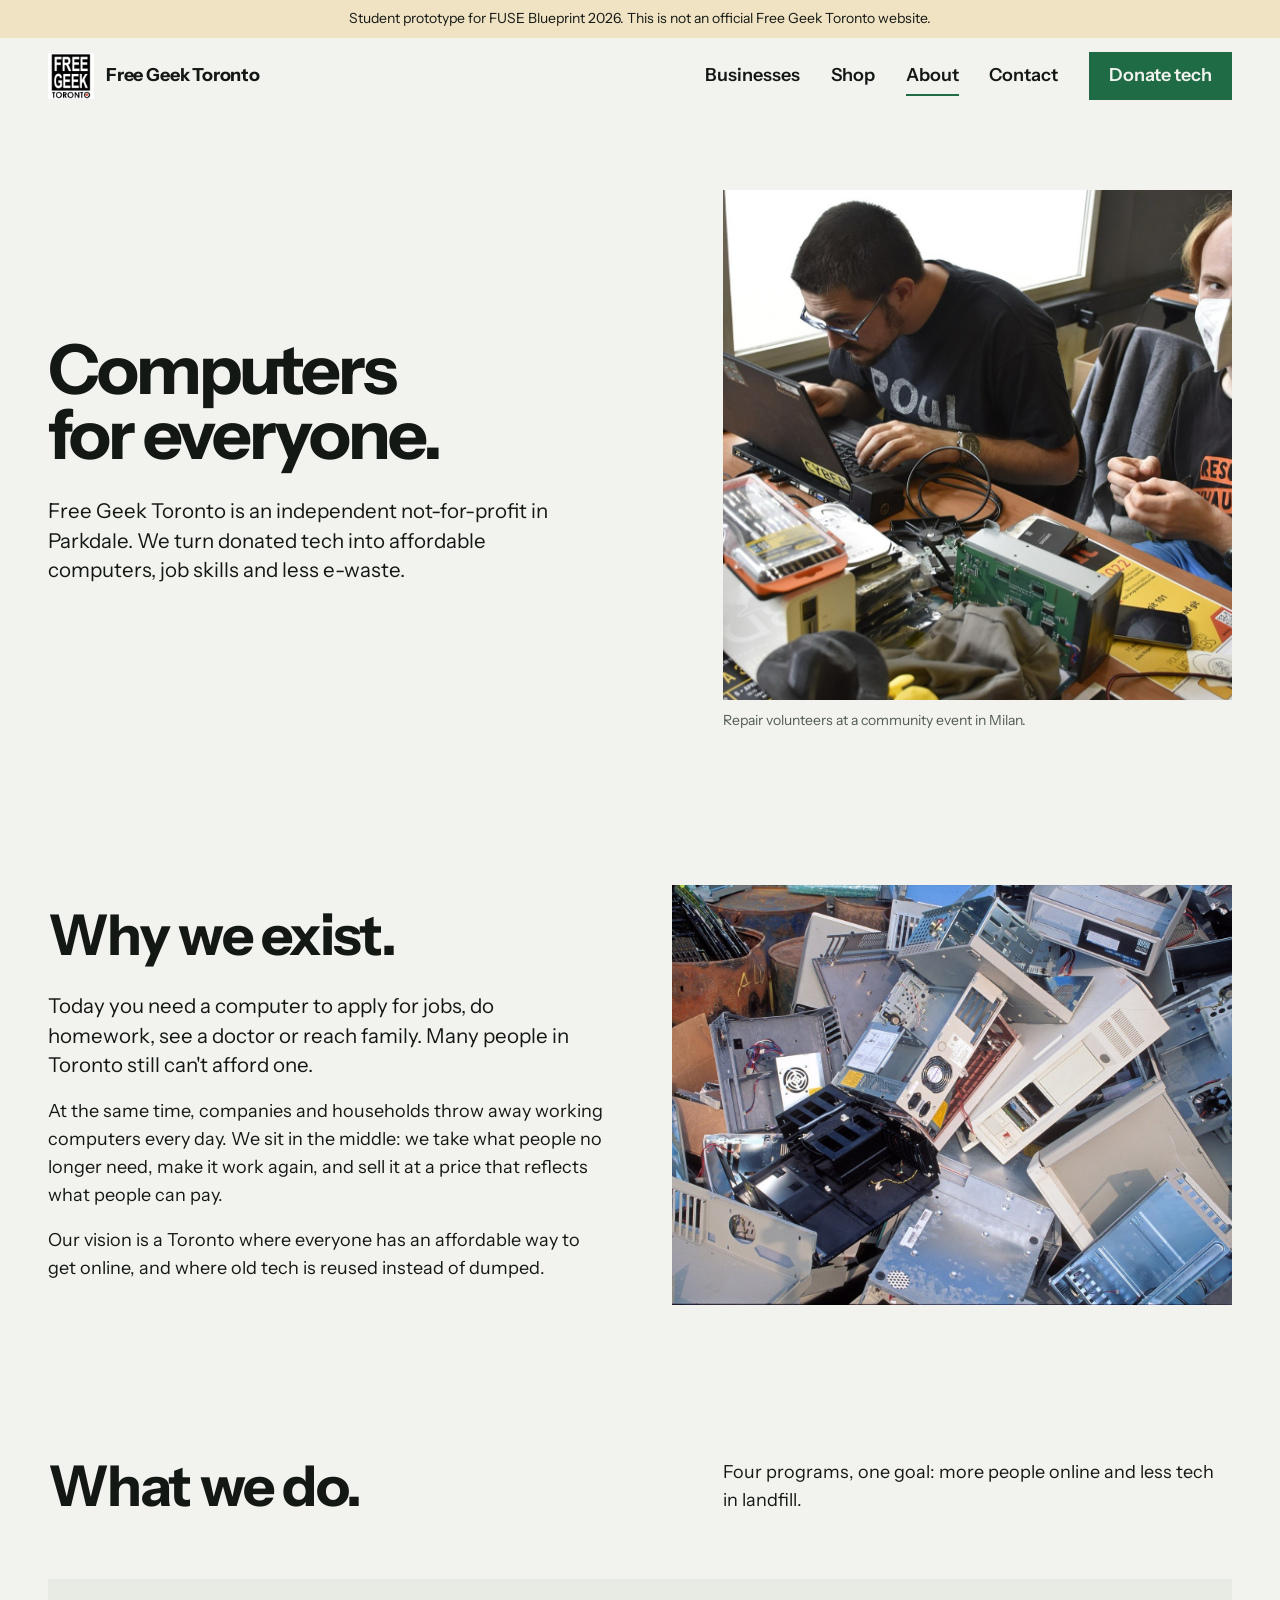
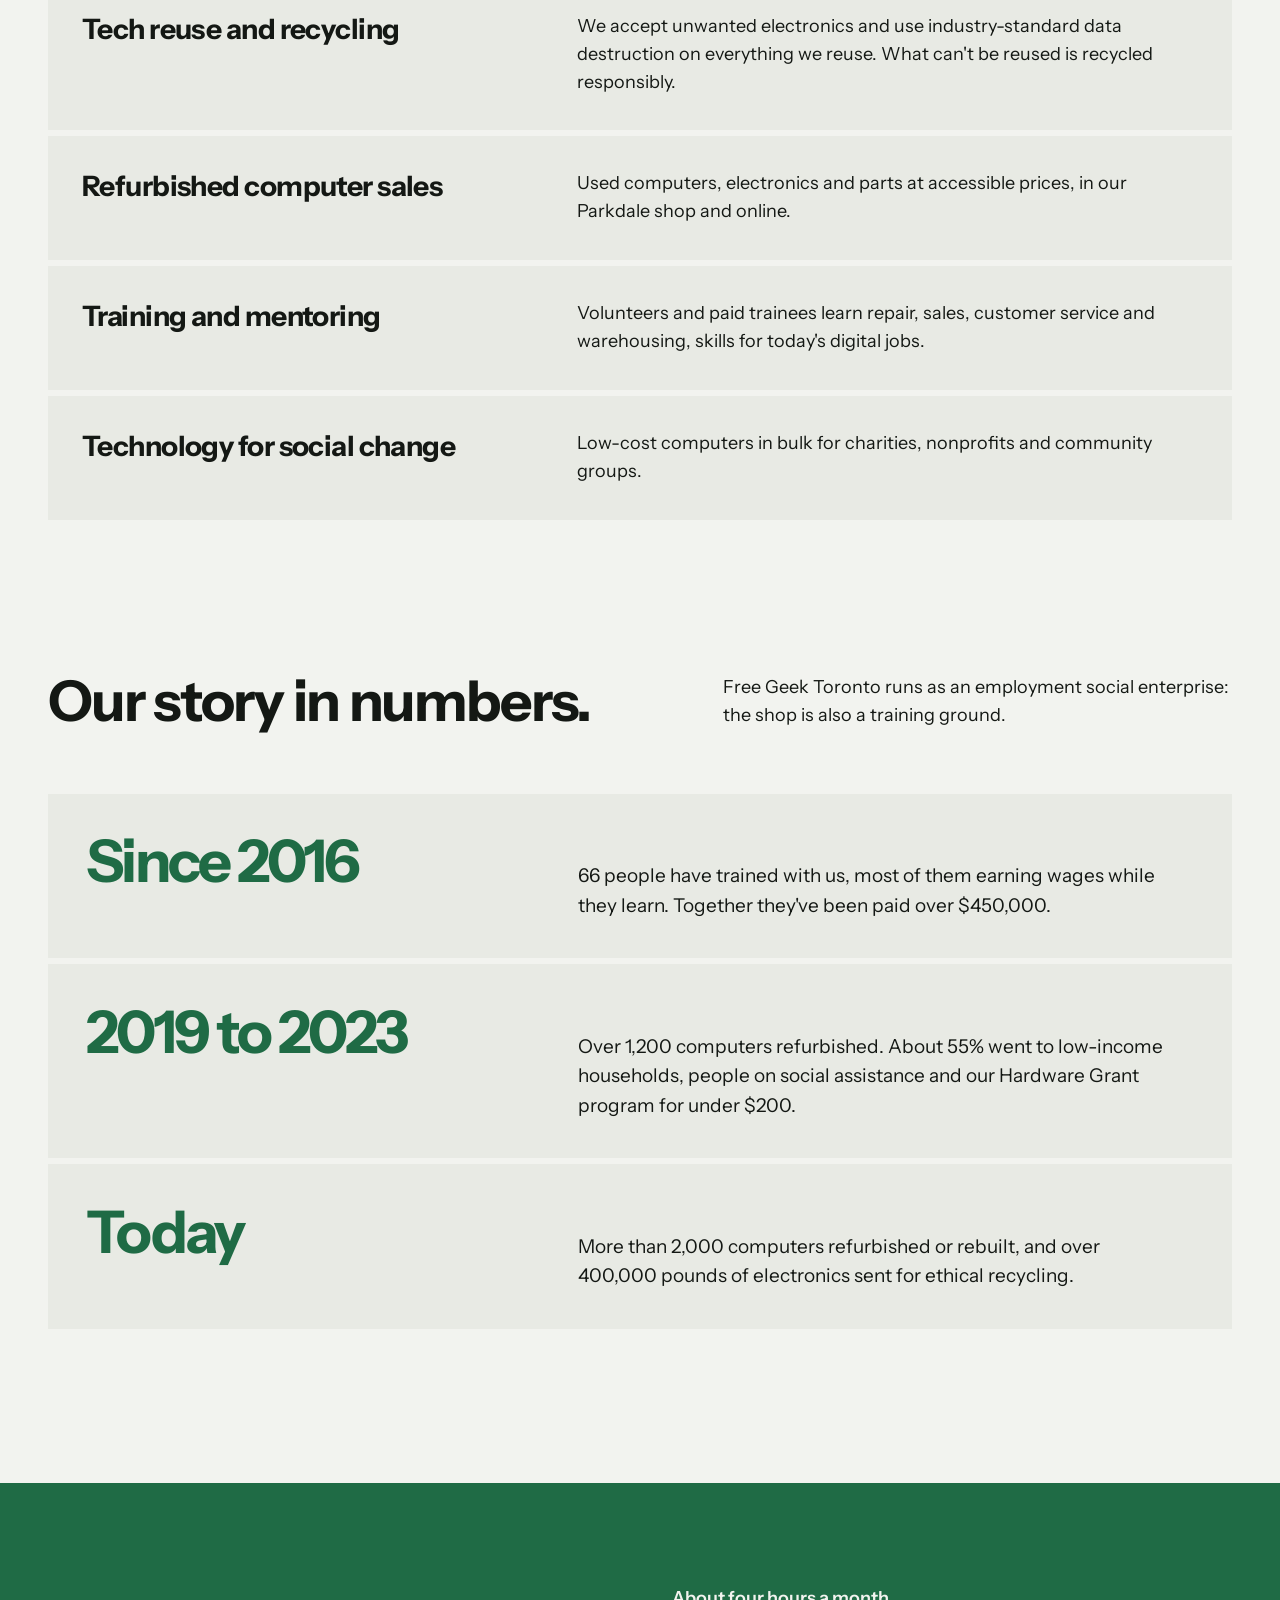
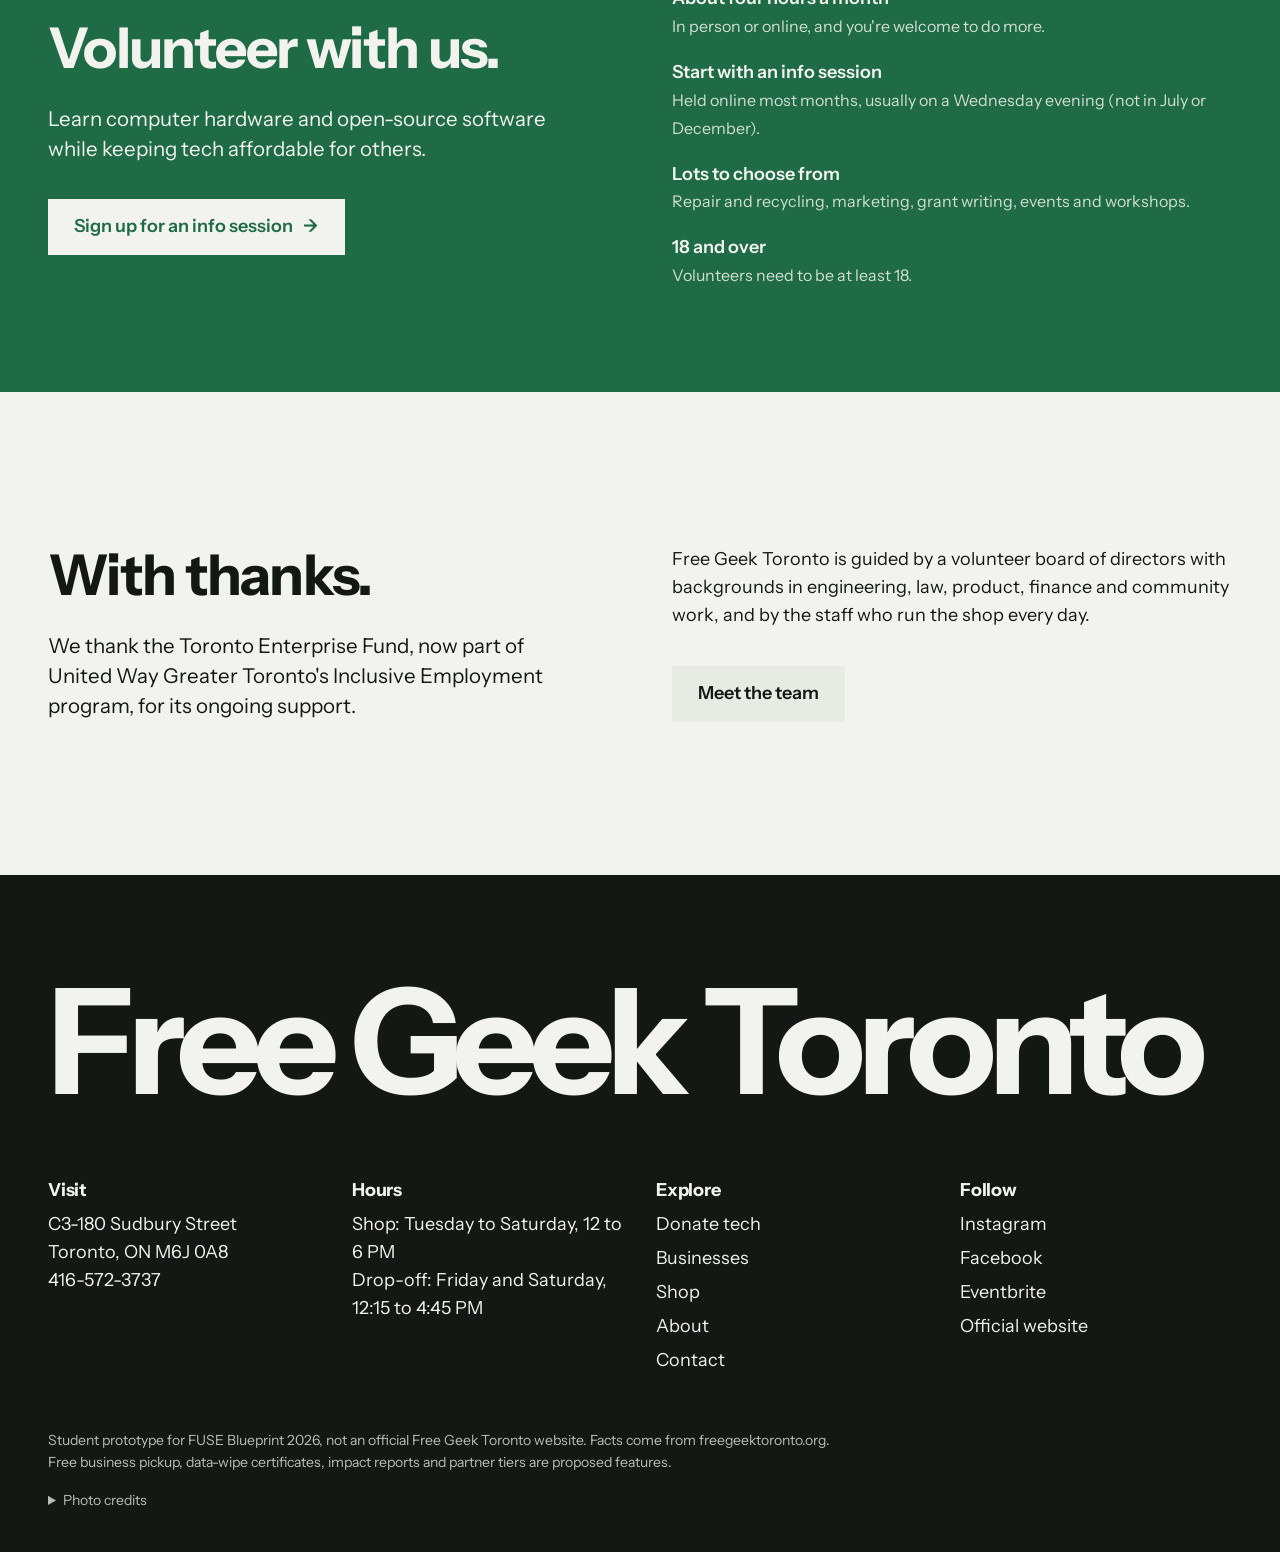
==== about.html @ 07fd5ba6 "Turn the checker into a full multi-page website Adds a landing page, business program, shop, about a" ====
<!doctype html>
<html lang="en">
<head>
<meta charset="utf-8">
<meta name="viewport" content="width=device-width, initial-scale=1">
<title>Our Mission | Free Geek Toronto</title>
<meta name="description" content="Free Geek Toronto is an independent not-for-profit social enterprise in Parkdale working to close the digital divide through tech reuse.">
<link rel="icon" href="assets/fgt-logo.png">
<link rel="preconnect" href="https://fonts.googleapis.com">
<link rel="preconnect" href="https://fonts.gstatic.com" crossorigin>
<link href="https://fonts.googleapis.com/css2?family=Instrument+Sans:wght@400;500;600;700&display=swap" rel="stylesheet">
<link rel="stylesheet" href="css/site.css">
<script>document.documentElement.classList.add("js")</script>
</head>
<body>
<a class="skip" href="#main">Skip to content</a>
<p class="notice">Student prototype for FUSE Blueprint 2026. This is not an official Free Geek Toronto website.</p>
<header class="site-head">
  <div class="frame bar">
    <a class="brand" href="index.html"><img src="assets/fgt-logo.png" alt="" width="46" height="46"><span>Free Geek Toronto</span></a>
    <button class="menu-btn" aria-expanded="false" aria-controls="nav">Menu</button>
    <nav class="nav" id="nav" aria-label="Main">
      <a href="business.html">Businesses</a>
      <a href="shop.html">Shop</a>
      <a href="about.html" aria-current="page">About</a>
      <a href="contact.html">Contact</a>
      <a class="btn" href="donate.html">Donate tech</a>
    </nav>
  </div>
</header>

<main id="main">
<div class="frame page-hero">
  <div class="hero-copy">
    <h1>Computers for everyone.</h1>
    <p class="lede">Free Geek Toronto is an independent not-for-profit in Parkdale. We turn donated tech into affordable computers, job skills and less e-waste.</p>
  </div>
  <figure>
    <div class="ph-media zoom"><img src="assets/img/linux-repair.jpg" alt="Two volunteers repairing laptops at a table covered in parts and tools." fetchpriority="high"></div>
    <figcaption>Repair volunteers at a community event in Milan.</figcaption>
  </figure>
</div>

<section class="section frame" aria-labelledby="why-h">
  <div class="split">
    <div data-reveal>
      <h2 id="why-h">Why we exist.</h2>
      <div class="prose" style="margin-top:28px">
        <p class="lede" style="margin-top:0">Today you need a computer to apply for jobs, do homework, see a doctor or reach family. Many people in Toronto still can't afford one.</p>
        <p>At the same time, companies and households throw away working computers every day. We sit in the middle: we take what people no longer need, make it work again, and sell it at a price that reflects what people can pay.</p>
        <p>Our vision is a Toronto where everyone has an affordable way to get online, and where old tech is reused instead of dumped.</p>
      </div>
    </div>
    <figure class="media zoom"><img src="assets/img/scrapyard.jpg" alt="A heap of discarded computer cases at a recycling scrapyard." loading="lazy"><figcaption style="padding:0">A computer scrapyard in Ottawa, 1996.</figcaption></figure>
  </div>
</section>

<section class="section frame" aria-labelledby="do-h">
  <div class="section-head" data-reveal>
    <h2 id="do-h">What we do.</h2>
    <p>Four programs, one goal: more people online and less tech in landfill.</p>
  </div>
  <ul class="rows" data-reveal>
    <li><h3>Tech reuse and recycling</h3><p>We accept unwanted electronics and use industry-standard data destruction on everything we reuse. What can't be reused is recycled responsibly.</p></li>
    <li><h3>Refurbished computer sales</h3><p>Used computers, electronics and parts at accessible prices, in our Parkdale shop and online.</p></li>
    <li><h3>Training and mentoring</h3><p>Volunteers and paid trainees learn repair, sales, customer service and warehousing, skills for today's digital jobs.</p></li>
    <li><h3>Technology for social change</h3><p>Low-cost computers in bulk for charities, nonprofits and community groups.</p></li>
  </ul>
</section>

<section class="section frame" aria-labelledby="story-h">
  <div class="section-head" data-reveal>
    <h2 id="story-h">Our story in numbers.</h2>
    <p>Free Geek Toronto runs as an employment social enterprise: the shop is also a training ground.</p>
  </div>
  <ol class="timeline" data-reveal>
    <li><b>Since 2016</b><p>66 people have trained with us, most of them earning wages while they learn. Together they've been paid over $450,000.</p></li>
    <li><b>2019 to 2023</b><p>Over 1,200 computers refurbished. About 55% went to low-income households, people on social assistance and our Hardware Grant program for under $200.</p></li>
    <li><b>Today</b><p>More than 2,000 computers refurbished or rebuilt, and over 400,000 pounds of electronics sent for ethical recycling.</p></li>
  </ol>
</section>

<section class="section" id="volunteer" aria-labelledby="vol-h">
  <div class="field-band" style="padding:clamp(56px,8vw,120px) 0">
    <div class="frame split">
      <div data-reveal>
        <h2 id="vol-h">Volunteer with us.</h2>
        <p class="lede">Learn computer hardware and open-source software while keeping tech affordable for others.</p>
        <div class="actions"><a class="btn light" href="https://www.freegeektoronto.org/getinvolved">Sign up for an info session <span class="arrow" aria-hidden="true">→</span></a></div>
      </div>
      <ul class="facts on-accent" data-reveal>
        <li><b>About four hours a month</b><span>In person or online, and you're welcome to do more.</span></li>
        <li><b>Start with an info session</b><span>Held online most months, usually on a Wednesday evening (not in July or December).</span></li>
        <li><b>Lots to choose from</b><span>Repair and recycling, marketing, grant writing, events and workshops.</span></li>
        <li><b>18 and over</b><span>Volunteers need to be at least 18.</span></li>
      </ul>
    </div>
  </div>
</section>

<section class="section frame" aria-labelledby="thanks-h">
  <div class="split">
    <div data-reveal>
      <h2 id="thanks-h">With thanks.</h2>
      <p class="lede">We thank the Toronto Enterprise Fund, now part of United Way Greater Toronto's Inclusive Employment program, for its ongoing support.</p>
    </div>
    <div data-reveal>
      <p>Free Geek Toronto is guided by a volunteer board of directors with backgrounds in engineering, law, product, finance and community work, and by the staff who run the shop every day.</p>
      <div class="actions"><a class="btn quiet" href="https://www.freegeektoronto.org/ourteam">Meet the team</a></div>
    </div>
  </div>
</section>
</main>

<footer class="site-foot">
  <div class="frame">
    <p class="big">Free Geek Toronto</p>
    <div class="foot-grid">
      <div><h2>Visit</h2><p>C3-180 Sudbury Street<br>Toronto, ON M6J 0A8<br><a href="tel:+14165723737">416-572-3737</a></p></div>
      <div><h2>Hours</h2><p>Shop: Tuesday to Saturday, 12 to 6 PM<br>Drop-off: Friday and Saturday, 12:15 to 4:45 PM</p></div>
      <div><h2>Explore</h2><ul><li><a href="donate.html">Donate tech</a></li><li><a href="business.html">Businesses</a></li><li><a href="shop.html">Shop</a></li><li><a href="about.html">About</a></li><li><a href="contact.html">Contact</a></li></ul></div>
      <div><h2>Follow</h2><ul><li><a href="https://www.instagram.com/freegeektoronto/">Instagram</a></li><li><a href="https://www.facebook.com/FreeGeekToronto/">Facebook</a></li><li><a href="https://www.eventbrite.ca/o/free-geek-toronto-15051905925">Eventbrite</a></li><li><a href="https://www.freegeektoronto.org/">Official website</a></li></ul></div>
    </div>
    <p class="fine">Student prototype for FUSE Blueprint 2026, not an official Free Geek Toronto website. Facts come from freegeektoronto.org. Free business pickup, data-wipe certificates, impact reports and partner tiers are proposed features.</p>
    <details>
      <summary>Photo credits</summary>
      <ul>
        <li>"Laptop Repair" by Augustin Wafflart, <a href="https://creativecommons.org/licenses/by/4.0/">CC BY 4.0</a>, <a href="https://commons.wikimedia.org/wiki/File:Laptop_Repair.jpg">Wikimedia Commons</a></li>
        <li>"Computer e-waste pallet" by Jemimus, <a href="https://creativecommons.org/licenses/by/2.0/">CC BY 2.0</a>, <a href="https://commons.wikimedia.org/wiki/File:Computer_e-waste_pallet_-_IMG_2287.jpg">Wikimedia Commons</a></li>
        <li>"Stack of ram sticks" by Kyreb, CC0, <a href="https://commons.wikimedia.org/wiki/File:Stack_of_ram_sticks.jpg">Wikimedia Commons</a></li>
        <li>"Hackers working on Linux laptop with computer disks and repair kits, Milano 2022" by Kowalski7cc, CC0, <a href="https://commons.wikimedia.org/wiki/File:Hackers_working_on_Linux_laptop_with_computer_disks_and_repair_kits_-_Milano_2022.jpg">Wikimedia Commons</a></li>
        <li>"Computer Recycling Scrapyard Ottawa Canada 1996" by Paul Harrison, <a href="https://creativecommons.org/licenses/by-sa/4.0/">CC BY-SA 4.0</a>, <a href="https://commons.wikimedia.org/wiki/File:Computer_Recycling_Scrapyard_Ottawa_Canada_1996_3_enh.jpg">Wikimedia Commons</a></li>
        <li>"Queen Street West in Parkdale, September 19 2026" by Dillan Payne, <a href="https://creativecommons.org/licenses/by-sa/4.0/">CC BY-SA 4.0</a>, <a href="https://commons.wikimedia.org/wiki/File:Queen_Street_West_in_Parkdale,_September_19_2026.jpg">Wikimedia Commons</a></li>
        <li>Logo: Free Geek Toronto, used for this case competition prototype.</li>
      </ul>
    </details>
  </div>
</footer>

<script src="js/site.js"></script>
</body>
</html>
---- css/site.css ----
/* Free Geek Toronto prototype: shared styles for every page.
   One ground, one ink, one accent. Surfaces are separated by tone steps, never lines or shadows.
   Square corners everywhere, echoing the black square of the logo. */

:root {
  --ground: #f2f3ef; --surface: #e8eae4; --surface-2: #dde0d8; --ink: #141814; --muted: #535b55;
  --accent: #1f6b45; --accent-ink: #f2f3ef; --accent-soft: #d3e6d9;
  --block: #141814; --block-ink: #f2f3ef;
  --no: #9e2f2f; --no-ink: #fbf1f1; --warn-soft: #f0e3c4;
  --focus: #1f5fa8;
  --margin: clamp(16px, 4vw, 48px);
  --gap: clamp(96px, 12vw, 176px);
  --head: 76px;
  --ease: cubic-bezier(.2, .7, .2, 1);
  --font: "Instrument Sans", system-ui, -apple-system, "Segoe UI", Roboto, sans-serif;
}
@media (prefers-color-scheme: dark) {
  :root:not([data-theme="light"]) {
    --ground: #111412; --surface: #1a1e1b; --surface-2: #242a26; --ink: #eef1ee; --muted: #a3ada7;
    --accent: #2f8a5a; --accent-ink: #f4f7f4; --accent-soft: #1d3326;
    --block: #eef1ee; --block-ink: #111412;
    --no: #b54545; --no-ink: #fff4f4; --warn-soft: #3a3019; --focus: #8bb8ea;
  }
}
:root[data-theme="dark"] {
  --ground: #111412; --surface: #1a1e1b; --surface-2: #242a26; --ink: #eef1ee; --muted: #a3ada7;
  --accent: #2f8a5a; --accent-ink: #f4f7f4; --accent-soft: #1d3326;
  --block: #eef1ee; --block-ink: #111412;
  --no: #b54545; --no-ink: #fff4f4; --warn-soft: #3a3019; --focus: #8bb8ea;
}

* { box-sizing: border-box; }
html { -webkit-text-size-adjust: 100%; scroll-padding-top: calc(var(--head) + 16px); }
body { margin: 0; background: var(--ground); color: var(--ink); font: 18px/1.55 var(--font); -webkit-font-smoothing: antialiased; overflow-x: clip; }
img { display: block; max-width: 100%; }
button, input, select { font: inherit; color: inherit; }
a { color: inherit; }
:focus-visible { outline: 3px solid var(--focus); outline-offset: 2px; }
.sr { position: absolute; width: 1px; height: 1px; overflow: hidden; clip: rect(0 0 0 0); white-space: nowrap; }
.skip { position: absolute; left: var(--margin); top: -100px; background: var(--ink); color: var(--ground); padding: 10px 16px; z-index: 50; }
.skip:focus { top: 8px; }

.frame { max-width: 1320px; margin: 0 auto; padding: 0 var(--margin); }
.notice { background: var(--warn-soft); font-size: 14px; padding: 8px var(--margin); text-align: center; margin: 0; }

/* ---------- type ---------- */
h1, h2, h3 { margin: 0; letter-spacing: -0.03em; font-weight: 700; text-wrap: balance; }
h1 { font-size: clamp(44px, 6.4vw, 104px); line-height: .95; letter-spacing: -0.045em; }
h2 { font-size: clamp(34px, 4.4vw, 64px); line-height: 1; }
h3 { font-size: clamp(22px, 2vw, 28px); line-height: 1.15; letter-spacing: -0.02em; }
.lede { font-size: clamp(19px, 1.6vw, 23px); line-height: 1.45; margin: 28px 0 0; max-width: 38ch; }
.small { font-size: 15px; color: var(--muted); }
p { margin: 0; }
.prose p + p { margin-top: 1em; }
.prose { max-width: 60ch; }

/* ---------- buttons ---------- */
.btn { display: inline-flex; align-items: center; justify-content: center; gap: 10px; min-height: 54px; padding: 14px 26px; border: 0; border-radius: 0;
  background: var(--accent); color: var(--accent-ink); font-weight: 600; cursor: pointer; text-decoration: none;
  transition: background .2s, color .2s, transform .12s; }
.btn:hover { background: var(--ink); color: var(--ground); }
.btn:active { transform: scale(.97); }
.btn.quiet { background: var(--surface); color: var(--ink); }
.btn.quiet:hover { background: var(--surface-2); }
.btn.light { background: var(--accent-ink); color: var(--accent); }
.btn.light:hover { background: var(--ink); color: var(--ground); }
.btn .arrow { transition: transform .2s var(--ease); }
.btn:hover .arrow { transform: translateX(4px); }
.actions { display: flex; flex-wrap: wrap; gap: 10px; margin-top: 36px; }
.link { font-weight: 600; text-decoration: underline; text-decoration-thickness: 2px; text-underline-offset: 4px; transition: color .15s; }
.link:hover { color: var(--accent); }

/* ---------- header ---------- */
.site-head { position: sticky; top: 0; z-index: 30; background: var(--ground); transition: transform .35s var(--ease); }
.site-head.hide { transform: translateY(-100%); }
.bar { display: flex; align-items: center; justify-content: space-between; gap: 24px; min-height: var(--head); }
.brand { display: flex; align-items: center; gap: 12px; text-decoration: none; font-weight: 700; letter-spacing: -0.01em; }
.brand img { width: 46px; height: 46px; background: #fff; transition: transform .3s var(--ease); }
.brand:hover img { transform: rotate(-4deg) scale(1.05); }
.nav { display: flex; align-items: center; gap: clamp(18px, 2.4vw, 34px); }
.nav a:not(.btn) { text-decoration: none; font-weight: 600; position: relative; padding: 6px 0; }
.nav a:not(.btn)::after { content: ""; position: absolute; left: 0; right: 0; bottom: 0; height: 2px; background: var(--accent);
  transform: scaleX(0); transform-origin: left; transition: transform .3s var(--ease); }
.nav a:not(.btn):hover::after, .nav a[aria-current="page"]::after { transform: scaleX(1); }
.nav .btn { min-height: 46px; padding: 10px 20px; }
.menu-btn { display: none; background: var(--surface); border: 0; min-height: 46px; padding: 10px 18px; font-weight: 600; cursor: pointer; }
@media (max-width: 900px) {
  .menu-btn { display: inline-flex; align-items: center; }
  .nav { position: absolute; top: 100%; left: 0; right: 0; flex-direction: column; align-items: stretch; gap: 0; background: var(--ground);
    padding: 8px var(--margin) 28px; transform: translateY(-8px); opacity: 0; visibility: hidden; transition: opacity .25s, transform .25s var(--ease), visibility .25s; }
  .nav.open { opacity: 1; transform: none; visibility: visible; }
  .nav a:not(.btn) { font-size: 28px; letter-spacing: -0.02em; padding: 12px 0; }
  .nav a:not(.btn)::after { display: none; }
  .nav a[aria-current="page"] { color: var(--accent); }
  .nav .btn { margin-top: 16px; min-height: 56px; }
  .site-head.open { transform: none; }
}

/* ---------- page hero (inner pages) ---------- */
.page-hero { display: grid; grid-template-columns: minmax(0, 6fr) minmax(0, 5fr); gap: clamp(32px, 5vw, 80px); align-items: center; padding-top: clamp(32px, 6vw, 88px); }
.page-hero figure { margin: 0; }
.page-hero .ph-media { aspect-ratio: 1 / 1; overflow: hidden; background: var(--surface); }
.page-hero .ph-media img { width: 100%; height: 100%; object-fit: cover; }
.page-hero h1 { font-size: clamp(42px, 5.4vw, 80px); }
@media (max-width: 900px) { .page-hero { grid-template-columns: 1fr; } .page-hero .ph-media { aspect-ratio: 3 / 2; } }
figcaption { font-size: 14px; color: var(--muted); margin-top: 10px; }

/* ---------- sections ---------- */
.section { padding-top: var(--gap); }
.section-head { display: grid; grid-template-columns: minmax(0, 6fr) minmax(0, 5fr); gap: 24px clamp(32px, 5vw, 80px); align-items: end; margin-bottom: clamp(40px, 5vw, 72px); }
.section-head p { max-width: 44ch; }
@media (max-width: 900px) { .section-head { grid-template-columns: 1fr; } }

.field-band { background: var(--accent); color: var(--accent-ink); }
.block-band { background: var(--block); color: var(--block-ink); }
.soft-band { background: var(--surface); }

/* Split: text one side, picture the other. */
.split { display: grid; grid-template-columns: minmax(0, 1fr) minmax(0, 1fr); gap: clamp(32px, 5vw, 80px); align-items: center; }
.split.flip > :first-child { order: 2; }
.split figure { margin: 0; }
.split .media { aspect-ratio: 4 / 3; overflow: hidden; background: var(--surface); }
.split .media img { width: 100%; height: 100%; object-fit: cover; }
@media (max-width: 900px) { .split { grid-template-columns: 1fr; } .split.flip > :first-child { order: 0; } }

/* Rows: a long list of named things, each a band of tone that answers the pointer. */
.rows { list-style: none; margin: 0; padding: 0; display: grid; gap: 6px; }
.rows > li { display: grid; grid-template-columns: minmax(0, 5fr) minmax(0, 7fr); align-items: start; gap: 12px clamp(24px, 4vw, 64px); padding: clamp(22px, 3vw, 34px); background: var(--surface);
  transition: background .25s; }
.rows > li:hover { background: var(--surface-2); }
.rows h3 { font-size: clamp(22px, 2.2vw, 30px); }
@media (max-width: 700px) { .rows > li { grid-template-columns: 1fr; } }

/* Big figures */
.figs { display: grid; grid-template-columns: repeat(4, minmax(0, 1fr)); gap: 6px; }
.figs > div { padding: clamp(22px, 3vw, 36px) clamp(18px, 2vw, 28px); background: var(--accent); color: var(--accent-ink); }
.figs b { display: block; font-size: clamp(44px, 5.6vw, 88px); letter-spacing: -0.045em; line-height: .95; font-variant-numeric: tabular-nums; margin-bottom: 14px; }
@media (max-width: 900px) { .figs { grid-template-columns: repeat(2, minmax(0, 1fr)); } }
@media (max-width: 420px) { .figs b { font-size: 40px; } }

/* Facts list (address, hours) */
.facts { list-style: none; margin: 0; padding: 0; display: grid; gap: 18px; }
.facts b { display: block; font-weight: 600; }
.facts span { color: var(--muted); font-size: 16px; }

/* Three lists side by side: what's needed, accepted, not accepted. */
.lists { display: grid; grid-template-columns: repeat(3, minmax(0, 1fr)); gap: 6px; }
.lists .list { background: var(--surface); padding: clamp(24px, 3vw, 40px); }
.lists .need { background: var(--accent); color: var(--accent-ink); }
.lists .no { background: var(--block); color: var(--block-ink); }
.lists ul { margin: 20px 0 0; padding-left: 20px; display: grid; gap: 8px; }
@media (max-width: 900px) { .lists { grid-template-columns: 1fr; } }

/* Ordered steps: order shown by position, not printed numbers. */
.steps { list-style: none; margin: 32px 0 0; padding: 0; display: grid; gap: 6px; }
.steps li { background: var(--surface); padding: 20px 24px; transition: background .2s, transform .3s var(--ease); }
.steps li:hover { background: var(--surface-2); transform: translateX(6px); }
.steps b { display: block; font-size: 20px; letter-spacing: -0.01em; }
.steps span { color: var(--muted); font-size: 16px; }

/* Tiers on a field of accent */
.tiers { display: grid; grid-template-columns: repeat(3, minmax(0, 1fr)); gap: 6px; }
.tiers > div { background: var(--accent-ink); color: var(--ink); padding: clamp(24px, 3vw, 40px); transition: transform .3s var(--ease); }
:root .tiers > div { color: #141814; }
.tiers > div:hover { transform: translateY(-6px); }
.tiers .amt { font-size: clamp(30px, 3vw, 44px); font-weight: 700; letter-spacing: -0.04em; margin: 8px 0 16px; color: #1f6b45; }
@media (max-width: 900px) { .tiers { grid-template-columns: 1fr; } }

/* Real tables keep their lines. */
.fee-table table { width: 100%; border-collapse: collapse; font-size: 19px; }
.fee-table th, .fee-table td { text-align: left; padding: 16px 0; border-bottom: 1px solid var(--surface-2); }
.fee-table td:last-child, .fee-table th:last-child { text-align: right; font-weight: 600; font-variant-numeric: tabular-nums; }
.fee-table tr:last-child td { color: var(--accent); }

.on-accent span { color: inherit; opacity: .85; }

/* Timeline: big years on the left, the story on the right. */
.timeline { list-style: none; margin: 0; padding: 0; display: grid; gap: 6px; }
.timeline li { display: grid; grid-template-columns: minmax(0, 5fr) minmax(0, 7fr); gap: 12px clamp(24px, 4vw, 64px); align-items: baseline; padding: clamp(24px, 3vw, 40px); background: var(--surface); }
.timeline b { font-size: clamp(36px, 4.6vw, 72px); letter-spacing: -0.05em; line-height: 1; color: var(--accent); }
.timeline p { font-size: 19px; max-width: 46ch; }
@media (max-width: 700px) { .timeline li { grid-template-columns: 1fr; } }

/* Social links set large on a dark field */
.social { list-style: none; margin: 0; padding: 0; display: grid; gap: 4px; }
.social a { display: block; font-size: clamp(26px, 3vw, 40px); font-weight: 700; letter-spacing: -0.03em; text-decoration: none; padding: 6px 0; transition: transform .3s var(--ease), color .2s; }
.social a::after { content: " →"; opacity: 0; transition: opacity .2s; }
.social a:hover { transform: translateX(10px); }
.social a:hover::after { opacity: 1; }

/* Map */
.map { width: 100%; aspect-ratio: 4 / 3; border: 0; background: var(--surface); display: block; }

/* Questions */
.faq { display: grid; gap: 6px; }
.faq details { background: var(--surface); transition: background .2s; }
.faq details[open], .faq details:hover { background: var(--surface-2); }
.faq summary { cursor: pointer; list-style: none; padding: 22px 26px; font-weight: 600; font-size: 20px; display: flex; justify-content: space-between; gap: 16px; }
.faq summary::-webkit-details-marker { display: none; }
.faq summary::after { content: "+"; font-size: 26px; line-height: 1; transition: transform .25s var(--ease); }
.faq details[open] summary::after { transform: rotate(45deg); }
.faq .answer { padding: 0 26px 24px; max-width: 70ch; }

/* ---------- footer ---------- */
.site-foot { margin-top: var(--gap); background: var(--block); color: var(--block-ink); padding: clamp(56px, 8vw, 112px) 0 40px; }
.site-foot .big { font-size: clamp(48px, 11.5vw, 176px); font-weight: 700; letter-spacing: -0.055em; line-height: .86; margin: 0 0 clamp(40px, 6vw, 80px); }
.foot-grid { display: grid; grid-template-columns: repeat(4, minmax(0, 1fr)); gap: 32px; }
.foot-grid h2 { font-size: 18px; letter-spacing: -0.01em; margin-bottom: 12px; }
.foot-grid ul { list-style: none; margin: 0; padding: 0; display: grid; gap: 6px; }
.foot-grid a { text-decoration: none; }
.foot-grid a:hover { text-decoration: underline; }
.site-foot .fine { margin-top: 56px; font-size: 14px; opacity: .75; max-width: 90ch; }
.site-foot details { margin-top: 16px; font-size: 14px; opacity: .75; }
.site-foot summary { cursor: pointer; }
.site-foot details ul { margin: 10px 0 0; padding-left: 18px; }
@media (max-width: 900px) { .foot-grid { grid-template-columns: repeat(2, minmax(0, 1fr)); } }
@media (max-width: 480px) { .foot-grid { grid-template-columns: 1fr; } }

/* ---------- motion ---------- */
/* Content is only hidden once the script has started, so nothing stays invisible if it fails. */
.js [data-reveal] > * { opacity: 0; transform: translateY(28px); transition: opacity .8s var(--ease), transform .8s var(--ease); transition-delay: calc(var(--i, 0) * 80ms); }
.js [data-reveal].in > * { opacity: 1; transform: none; }
.media img, .ph-media img { transition: transform 1.2s var(--ease); }
.js .media.zoom img, .js .ph-media.zoom img { transform: scale(1.12); }
.js .media.zoom.in img, .js .ph-media.zoom.in img { transform: scale(1); }

@media (prefers-reduced-motion: reduce) {
  *, *::before, *::after { animation-duration: .01ms !important; animation-iteration-count: 1 !important; transition-duration: .01ms !important; scroll-behavior: auto !important; }
  .js [data-reveal] > * { transform: none; }
  .js .media.zoom img, .js .ph-media.zoom img { transform: none; }
}

/* Inner page heroes animate on load, so the first screen never waits on scrolling. */
.hero-copy > *, .page-hero figure { animation: fade-up .9s var(--ease) both; }
.hero-copy > :nth-child(2) { animation-delay: .1s; }
.hero-copy > :nth-child(3) { animation-delay: .2s; }
.page-hero figure { animation-name: unveil; animation-duration: 1.2s; }
@keyframes fade-up { from { opacity: 0; transform: translateY(24px); } to { opacity: 1; transform: none; } }
@keyframes unveil { from { clip-path: inset(100% 0 0 0); } to { clip-path: inset(0 0 0 0); } }
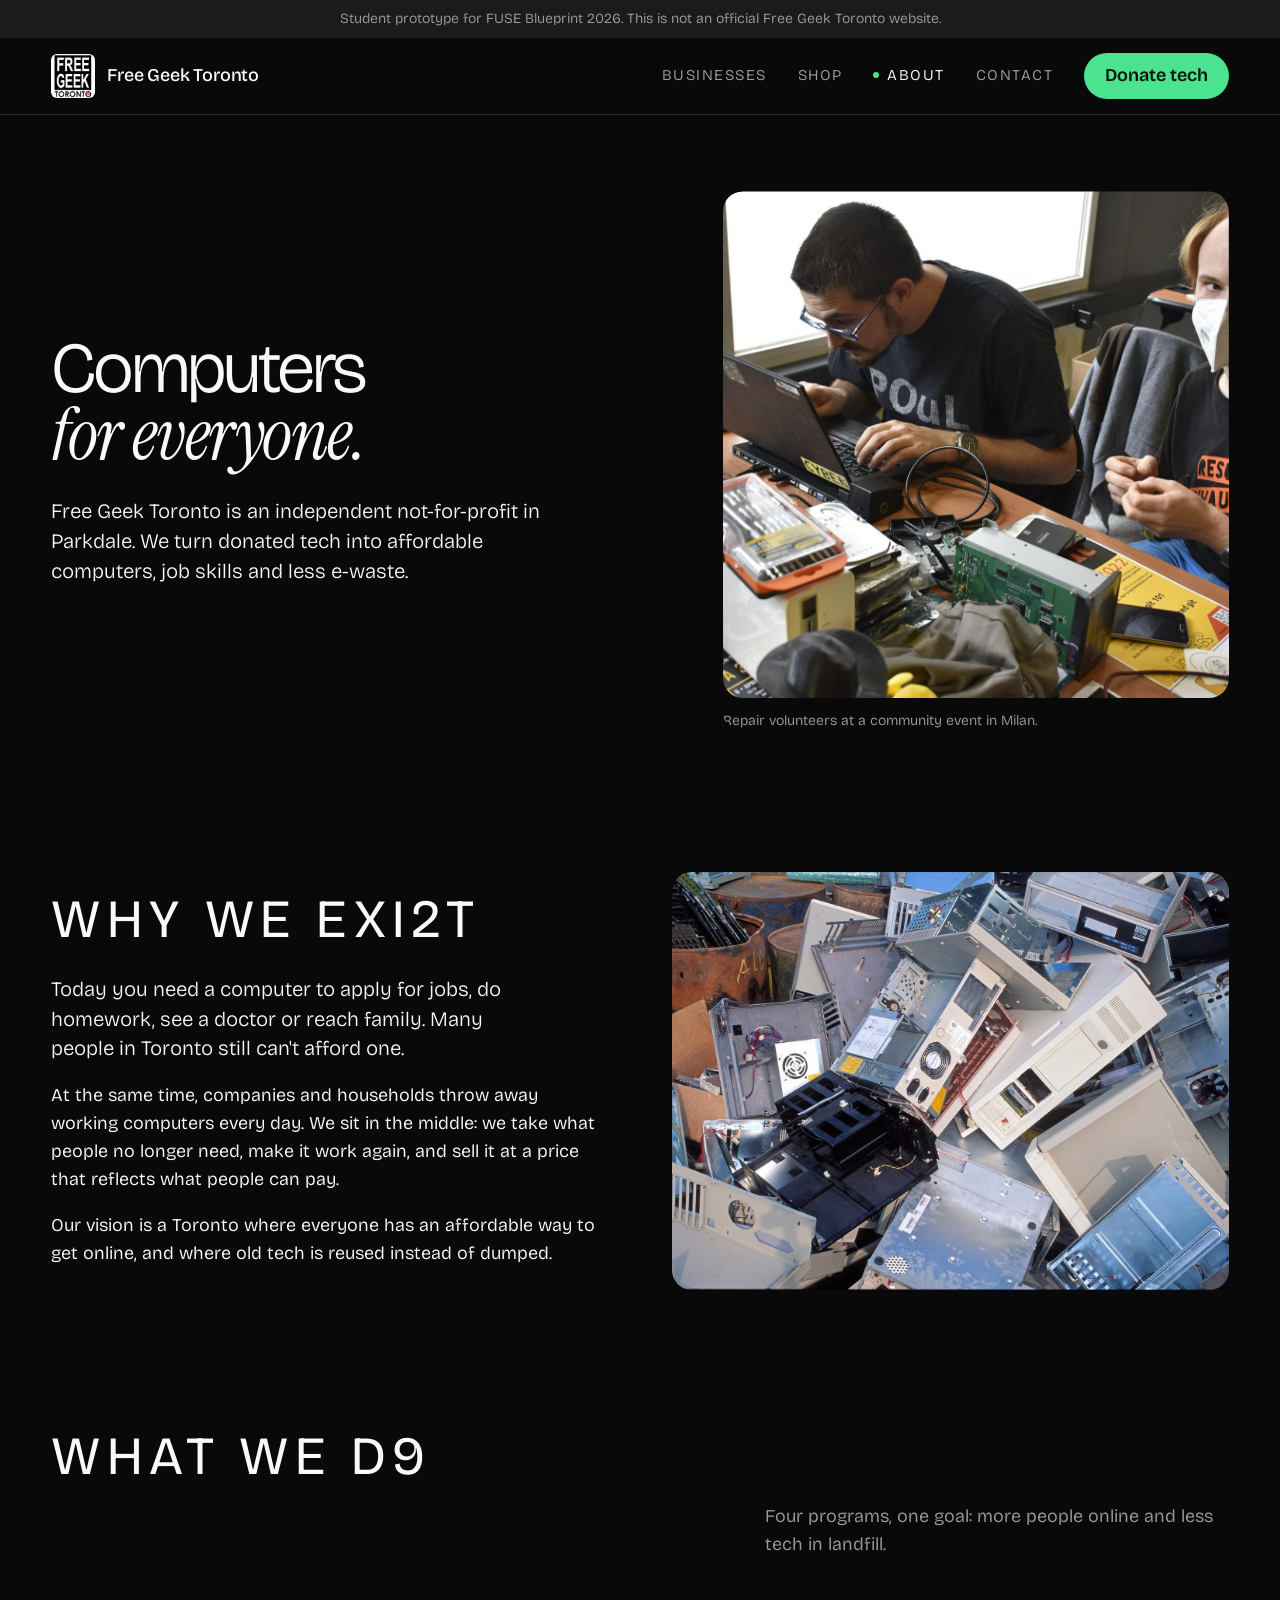
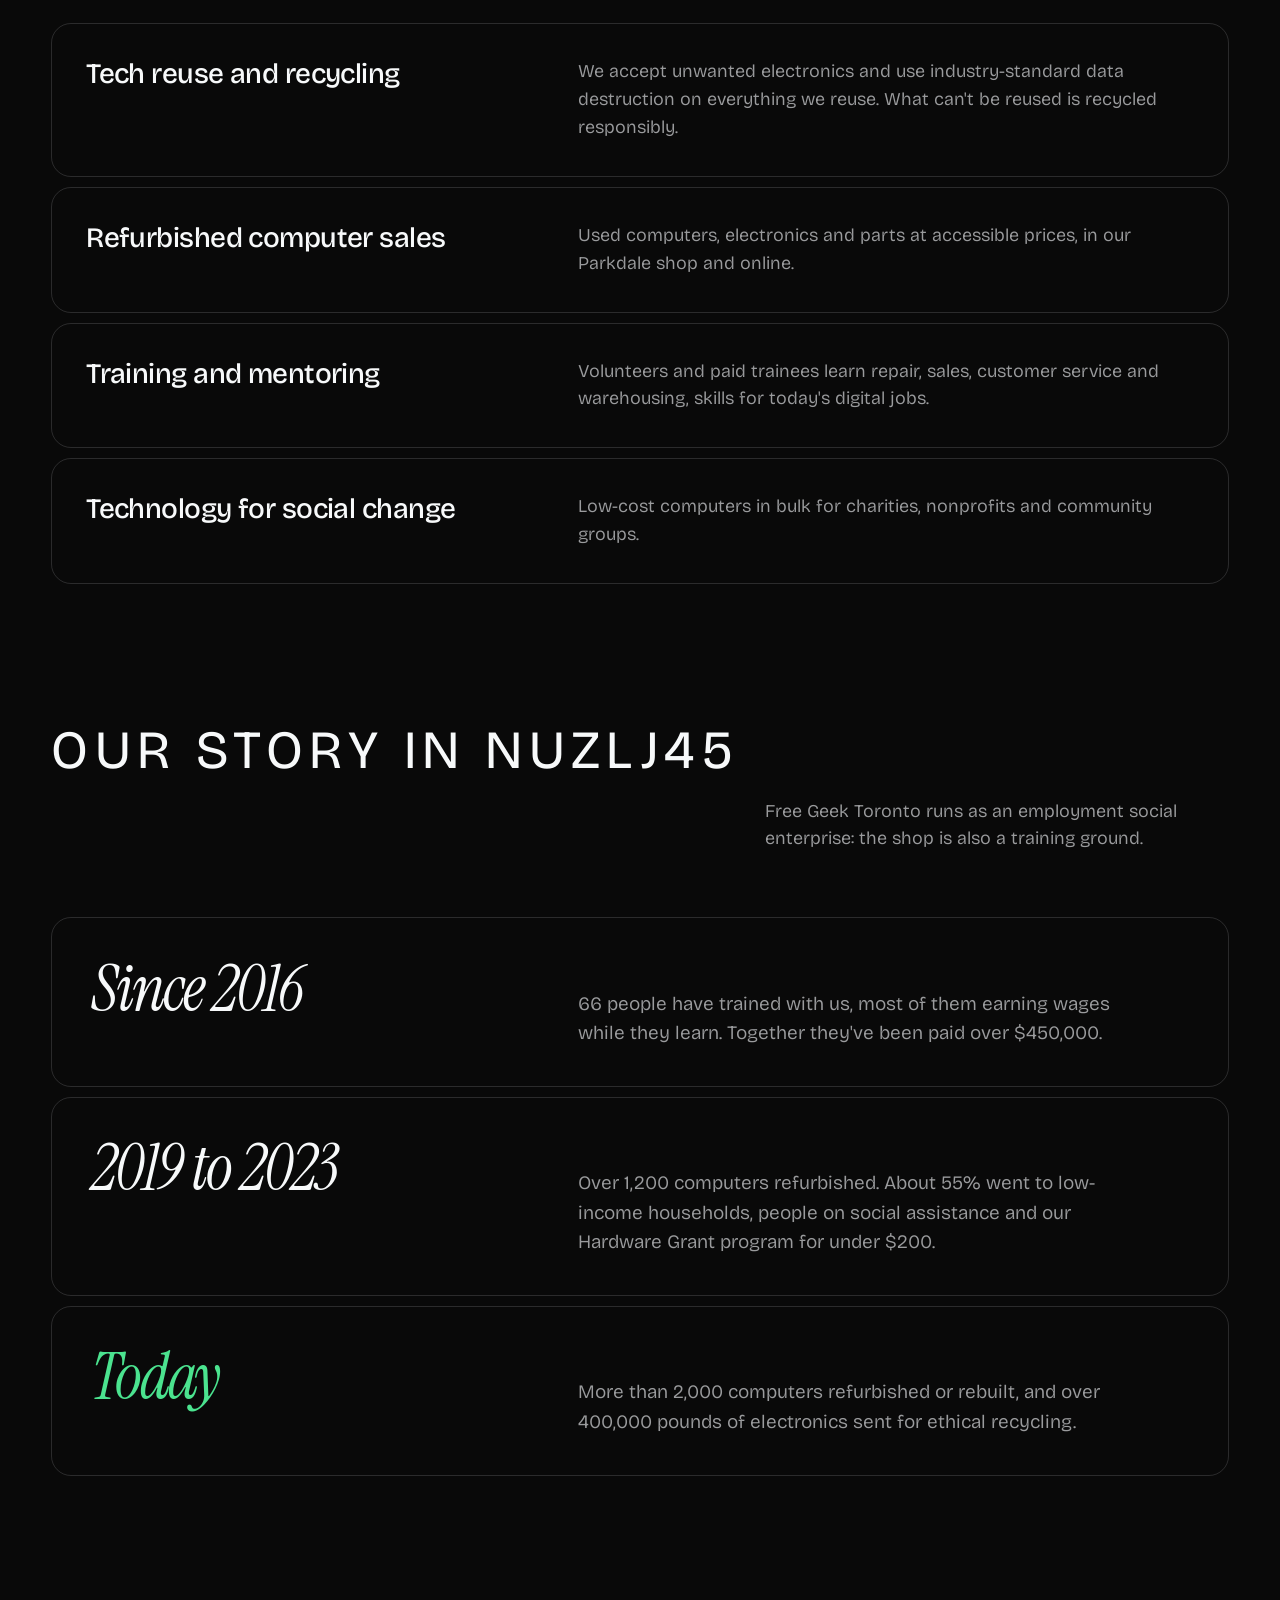
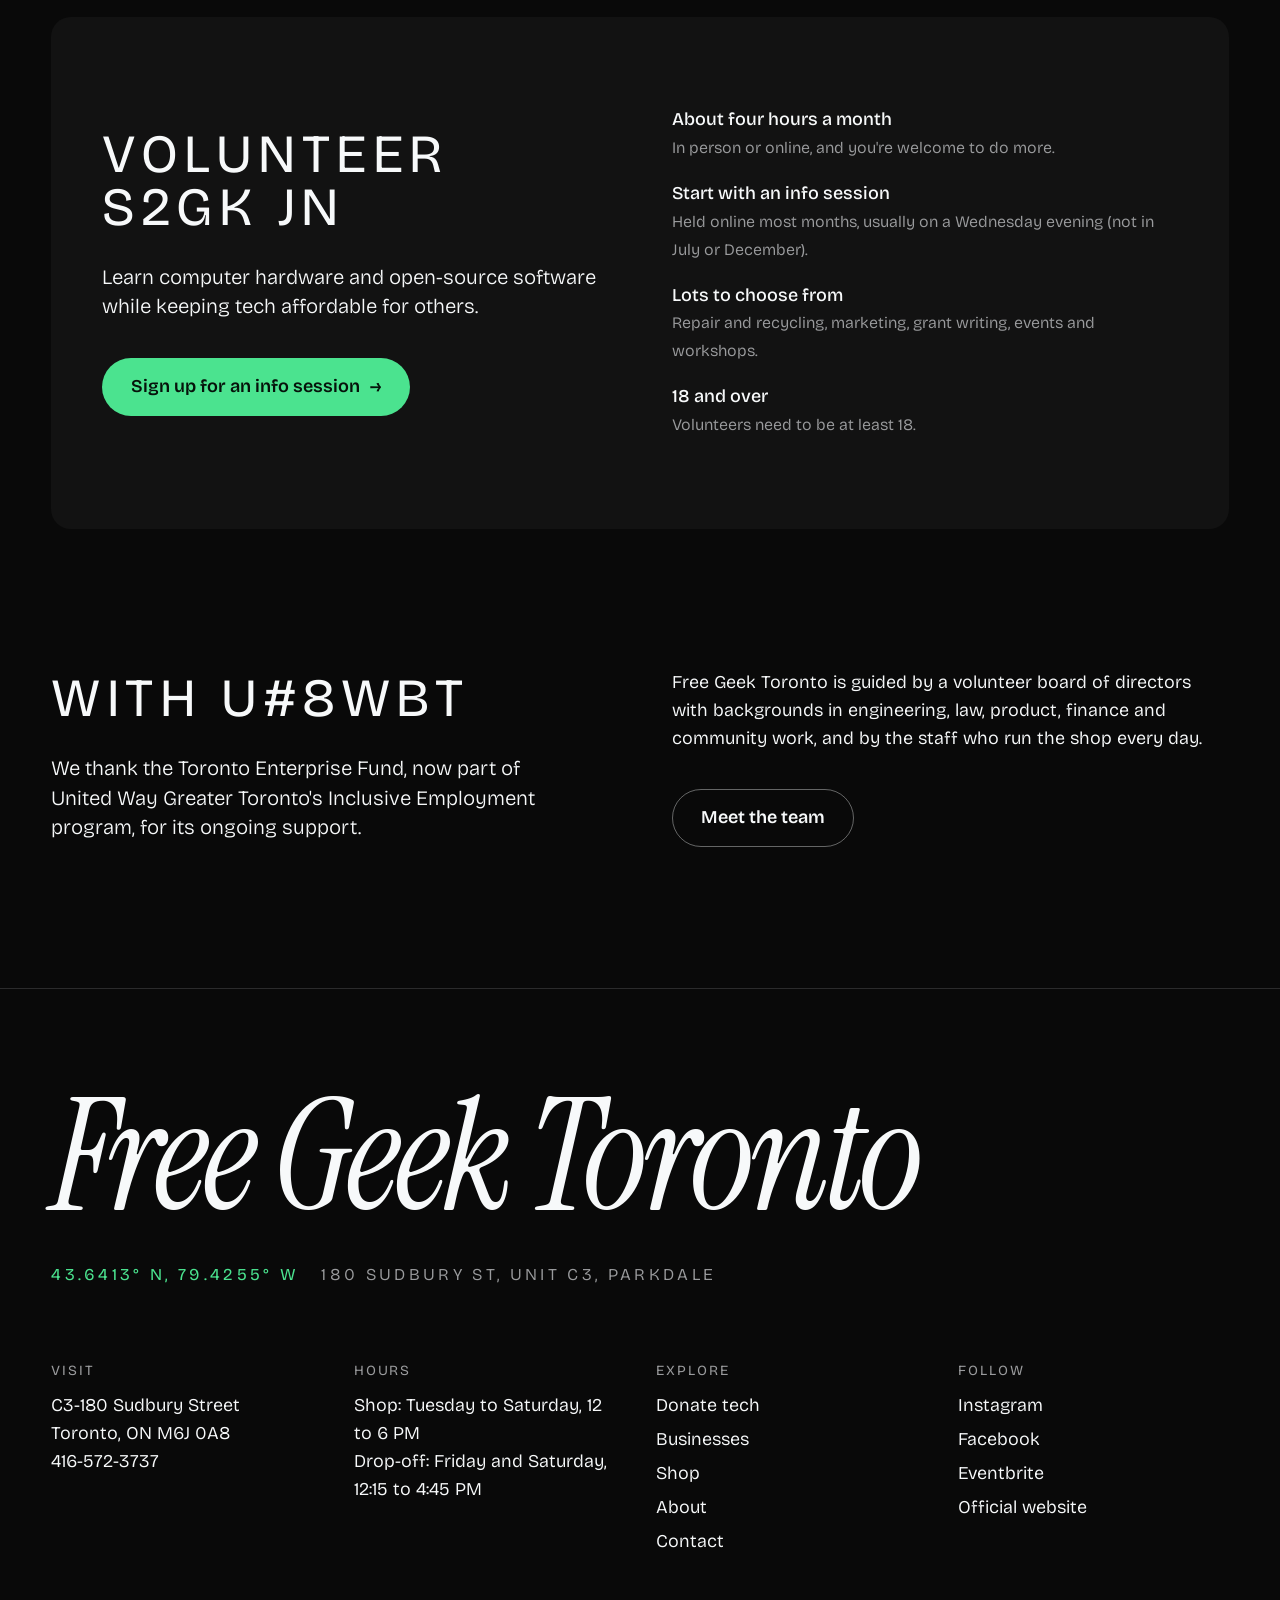
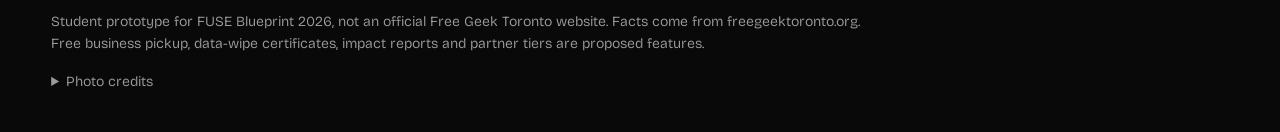
==== commit 04559995: "Restyle the site with a dark midnight look Near-black canvas, one signal-green accent, Bricolage Gro" ====
--- a/about.html
+++ b/about.html
@@ -8,7 +8,7 @@
 <link rel="icon" href="assets/fgt-logo.png">
 <link rel="preconnect" href="https://fonts.googleapis.com">
 <link rel="preconnect" href="https://fonts.gstatic.com" crossorigin>
-<link href="https://fonts.googleapis.com/css2?family=Instrument+Sans:wght@400;500;600;700&display=swap" rel="stylesheet">
+<link href="https://fonts.googleapis.com/css2?family=Bricolage+Grotesque:opsz,wght@12..96,300..700&family=Instrument+Serif:ital@0;1&display=swap" rel="stylesheet">
 <link rel="stylesheet" href="css/site.css">
 <script>document.documentElement.classList.add("js")</script>
 </head>
@@ -32,7 +32,7 @@
 <main id="main">
 <div class="frame page-hero">
   <div class="hero-copy">
-    <h1>Computers for everyone.</h1>
+    <h1>Computers <span class="serif">for everyone.</span></h1>
     <p class="lede">Free Geek Toronto is an independent not-for-profit in Parkdale. We turn donated tech into affordable computers, job skills and less e-waste.</p>
   </div>
   <figure>
@@ -44,7 +44,7 @@
 <section class="section frame" aria-labelledby="why-h">
   <div class="split">
     <div data-reveal>
-      <h2 id="why-h">Why we exist.</h2>
+      <h2 id="why-h">Why we exist</h2>
       <div class="prose" style="margin-top:28px">
         <p class="lede" style="margin-top:0">Today you need a computer to apply for jobs, do homework, see a doctor or reach family. Many people in Toronto still can't afford one.</p>
         <p>At the same time, companies and households throw away working computers every day. We sit in the middle: we take what people no longer need, make it work again, and sell it at a price that reflects what people can pay.</p>
@@ -57,7 +57,7 @@
 
 <section class="section frame" aria-labelledby="do-h">
   <div class="section-head" data-reveal>
-    <h2 id="do-h">What we do.</h2>
+    <h2 id="do-h">What we do</h2>
     <p>Four programs, one goal: more people online and less tech in landfill.</p>
   </div>
   <ul class="rows" data-reveal>
@@ -70,7 +70,7 @@
 
 <section class="section frame" aria-labelledby="story-h">
   <div class="section-head" data-reveal>
-    <h2 id="story-h">Our story in numbers.</h2>
+    <h2 id="story-h">Our story in numbers</h2>
     <p>Free Geek Toronto runs as an employment social enterprise: the shop is also a training ground.</p>
   </div>
   <ol class="timeline" data-reveal>
@@ -80,11 +80,11 @@
   </ol>
 </section>
 
-<section class="section" id="volunteer" aria-labelledby="vol-h">
-  <div class="field-band" style="padding:clamp(56px,8vw,120px) 0">
-    <div class="frame split">
+<section class="section frame" id="volunteer" aria-labelledby="vol-h">
+  <div class="field-band" style="padding:clamp(48px,7vw,104px) clamp(24px,4vw,64px);border-radius:var(--r)">
+    <div class="split">
       <div data-reveal>
-        <h2 id="vol-h">Volunteer with us.</h2>
+        <h2 id="vol-h">Volunteer with us</h2>
         <p class="lede">Learn computer hardware and open-source software while keeping tech affordable for others.</p>
         <div class="actions"><a class="btn light" href="https://www.freegeektoronto.org/getinvolved">Sign up for an info session <span class="arrow" aria-hidden="true">→</span></a></div>
       </div>
@@ -101,7 +101,7 @@
 <section class="section frame" aria-labelledby="thanks-h">
   <div class="split">
     <div data-reveal>
-      <h2 id="thanks-h">With thanks.</h2>
+      <h2 id="thanks-h">With thanks</h2>
       <p class="lede">We thank the Toronto Enterprise Fund, now part of United Way Greater Toronto's Inclusive Employment program, for its ongoing support.</p>
     </div>
     <div data-reveal>
@@ -115,6 +115,7 @@
 <footer class="site-foot">
   <div class="frame">
     <p class="big">Free Geek Toronto</p>
+    <p class="coords"><b>43.6413° N, 79.4255° W</b>&nbsp;&nbsp; 180 Sudbury St, Unit C3, Parkdale</p>
     <div class="foot-grid">
       <div><h2>Visit</h2><p>C3-180 Sudbury Street<br>Toronto, ON M6J 0A8<br><a href="tel:+14165723737">416-572-3737</a></p></div>
       <div><h2>Hours</h2><p>Shop: Tuesday to Saturday, 12 to 6 PM<br>Drop-off: Friday and Saturday, 12:15 to 4:45 PM</p></div>
--- a/css/site.css
+++ b/css/site.css
@@ -1,216 +1,215 @@
 /* Free Geek Toronto prototype: shared styles for every page.
-   One ground, one ink, one accent. Surfaces are separated by tone steps, never lines or shadows.
-   Square corners everywhere, echoing the black square of the logo. */
+   Midnight canvas, an achromatic scale, and one signal green used sparingly: the main action,
+   one filled card per page, and a few accent strokes. No shadows, no gradients. */
 
 :root {
-  --ground: #f2f3ef; --surface: #e8eae4; --surface-2: #dde0d8; --ink: #141814; --muted: #535b55;
-  --accent: #1f6b45; --accent-ink: #f2f3ef; --accent-soft: #d3e6d9;
-  --block: #141814; --block-ink: #f2f3ef;
-  --no: #9e2f2f; --no-ink: #fbf1f1; --warn-soft: #f0e3c4;
-  --focus: #1f5fa8;
-  --margin: clamp(16px, 4vw, 48px);
-  --gap: clamp(96px, 12vw, 176px);
+  color-scheme: dark;
+  --ground: #090909; --surface: #121212; --surface-2: #1b1b1c; --ink: #f7f9fa; --muted: #9a9b9d;
+  --line: rgba(247, 249, 250, .14); --line-strong: rgba(247, 249, 250, .38);
+  --signal: #4be38f; --signal-ink: #06130b; --signal-soft: #c8f6da;
+  --no: #ff7a6b; --warn: #f3c969; --focus: #8fd3ff;
+  --margin: clamp(16px, 4vw, 56px);
+  --gap: clamp(96px, 11vw, 168px);
   --head: 76px;
+  --r: 20px; --r-sm: 10px;
   --ease: cubic-bezier(.2, .7, .2, 1);
-  --font: "Instrument Sans", system-ui, -apple-system, "Segoe UI", Roboto, sans-serif;
+  --sans: "Bricolage Grotesque", "Inter", system-ui, -apple-system, "Segoe UI", sans-serif;
+  --serif: "Instrument Serif", "Tiempos Headline", Georgia, serif;
 }
-@media (prefers-color-scheme: dark) {
-  :root:not([data-theme="light"]) {
-    --ground: #111412; --surface: #1a1e1b; --surface-2: #242a26; --ink: #eef1ee; --muted: #a3ada7;
-    --accent: #2f8a5a; --accent-ink: #f4f7f4; --accent-soft: #1d3326;
-    --block: #eef1ee; --block-ink: #111412;
-    --no: #b54545; --no-ink: #fff4f4; --warn-soft: #3a3019; --focus: #8bb8ea;
-  }
-}
-:root[data-theme="dark"] {
-  --ground: #111412; --surface: #1a1e1b; --surface-2: #242a26; --ink: #eef1ee; --muted: #a3ada7;
-  --accent: #2f8a5a; --accent-ink: #f4f7f4; --accent-soft: #1d3326;
-  --block: #eef1ee; --block-ink: #111412;
-  --no: #b54545; --no-ink: #fff4f4; --warn-soft: #3a3019; --focus: #8bb8ea;
-}
 
 * { box-sizing: border-box; }
-html { -webkit-text-size-adjust: 100%; scroll-padding-top: calc(var(--head) + 16px); }
-body { margin: 0; background: var(--ground); color: var(--ink); font: 18px/1.55 var(--font); -webkit-font-smoothing: antialiased; overflow-x: clip; }
+html { -webkit-text-size-adjust: 100%; scroll-padding-top: calc(var(--head) + 16px); background: var(--ground); }
+body { margin: 0; background: var(--ground); color: var(--ink); font: 18px/1.55 var(--sans); font-weight: 350; -webkit-font-smoothing: antialiased; overflow-x: clip; }
 img { display: block; max-width: 100%; }
 button, input, select { font: inherit; color: inherit; }
 a { color: inherit; }
-:focus-visible { outline: 3px solid var(--focus); outline-offset: 2px; }
+b, strong { font-weight: 600; }
+:focus-visible { outline: 2px solid var(--focus); outline-offset: 3px; }
+::selection { background: var(--signal); color: var(--signal-ink); }
 .sr { position: absolute; width: 1px; height: 1px; overflow: hidden; clip: rect(0 0 0 0); white-space: nowrap; }
-.skip { position: absolute; left: var(--margin); top: -100px; background: var(--ink); color: var(--ground); padding: 10px 16px; z-index: 50; }
+.skip { position: absolute; left: var(--margin); top: -100px; background: var(--ink); color: var(--ground); padding: 10px 16px; border-radius: 999px; z-index: 50; }
 .skip:focus { top: 8px; }
 
 .frame { max-width: 1320px; margin: 0 auto; padding: 0 var(--margin); }
-.notice { background: var(--warn-soft); font-size: 14px; padding: 8px var(--margin); text-align: center; margin: 0; }
+.notice { background: var(--surface-2); color: var(--muted); font-size: 14px; padding: 8px var(--margin); text-align: center; margin: 0; }
 
 /* ---------- type ---------- */
-h1, h2, h3 { margin: 0; letter-spacing: -0.03em; font-weight: 700; text-wrap: balance; }
-h1 { font-size: clamp(44px, 6.4vw, 104px); line-height: .95; letter-spacing: -0.045em; }
-h2 { font-size: clamp(34px, 4.4vw, 64px); line-height: 1; }
-h3 { font-size: clamp(22px, 2vw, 28px); line-height: 1.15; letter-spacing: -0.02em; }
-.lede { font-size: clamp(19px, 1.6vw, 23px); line-height: 1.45; margin: 28px 0 0; max-width: 38ch; }
+h1, h2, h3 { margin: 0; font-weight: 400; text-wrap: balance; }
+h1 { font-size: clamp(48px, 6.6vw, 104px); line-height: .92; letter-spacing: -0.045em; font-weight: 300; }
+/* Section titles are stamped: uppercase, widely spaced, like a shipping label on a donated machine. */
+h2 { font-size: clamp(28px, 4.2vw, 62px); line-height: .98; letter-spacing: .12em; text-transform: uppercase; font-weight: 400; }
+h3 { font-size: clamp(22px, 2vw, 28px); line-height: 1.15; letter-spacing: -0.02em; font-weight: 500; }
+.serif { font-family: var(--serif); font-style: italic; font-weight: 400; letter-spacing: -0.02em; }
+.lede { font-size: clamp(19px, 1.6vw, 23px); line-height: 1.45; margin: 28px 0 0; max-width: 38ch; font-weight: 300; }
 .small { font-size: 15px; color: var(--muted); }
 p { margin: 0; }
 .prose p + p { margin-top: 1em; }
 .prose { max-width: 60ch; }
 
-/* ---------- buttons ---------- */
-.btn { display: inline-flex; align-items: center; justify-content: center; gap: 10px; min-height: 54px; padding: 14px 26px; border: 0; border-radius: 0;
-  background: var(--accent); color: var(--accent-ink); font-weight: 600; cursor: pointer; text-decoration: none;
-  transition: background .2s, color .2s, transform .12s; }
+/* ---------- buttons: pills for actions ---------- */
+.btn { display: inline-flex; align-items: center; justify-content: center; gap: 10px; min-height: 54px; padding: 14px 28px; border: 1px solid transparent; border-radius: 999px;
+  background: var(--signal); color: var(--signal-ink); font-weight: 600; cursor: pointer; text-decoration: none;
+  transition: background .2s, color .2s, border-color .2s, transform .12s; }
 .btn:hover { background: var(--ink); color: var(--ground); }
 .btn:active { transform: scale(.97); }
-.btn.quiet { background: var(--surface); color: var(--ink); }
-.btn.quiet:hover { background: var(--surface-2); }
-.btn.light { background: var(--accent-ink); color: var(--accent); }
-.btn.light:hover { background: var(--ink); color: var(--ground); }
+.btn.quiet { background: transparent; color: var(--ink); border-color: var(--line-strong); }
+.btn.quiet:hover { border-color: var(--ink); background: var(--ink); color: var(--ground); }
+.btn.light { background: var(--signal); color: var(--signal-ink); }
 .btn .arrow { transition: transform .2s var(--ease); }
 .btn:hover .arrow { transform: translateX(4px); }
 .actions { display: flex; flex-wrap: wrap; gap: 10px; margin-top: 36px; }
-.link { font-weight: 600; text-decoration: underline; text-decoration-thickness: 2px; text-underline-offset: 4px; transition: color .15s; }
-.link:hover { color: var(--accent); }
+.link { font-weight: 500; text-decoration: underline; text-decoration-thickness: 1px; text-underline-offset: 4px; transition: color .15s; }
+.link:hover { color: var(--signal); }
 
 /* ---------- header ---------- */
-.site-head { position: sticky; top: 0; z-index: 30; background: var(--ground); transition: transform .35s var(--ease); }
+.site-head { position: sticky; top: 0; z-index: 30; background: var(--ground); border-bottom: 1px solid var(--line); transition: transform .35s var(--ease); }
 .site-head.hide { transform: translateY(-100%); }
 .bar { display: flex; align-items: center; justify-content: space-between; gap: 24px; min-height: var(--head); }
-.brand { display: flex; align-items: center; gap: 12px; text-decoration: none; font-weight: 700; letter-spacing: -0.01em; }
-.brand img { width: 46px; height: 46px; background: #fff; transition: transform .3s var(--ease); }
+.brand { display: flex; align-items: center; gap: 12px; text-decoration: none; font-weight: 500; letter-spacing: -0.01em; }
+.brand img { width: 44px; height: 44px; background: #fff; border-radius: 6px; transition: transform .3s var(--ease); }
 .brand:hover img { transform: rotate(-4deg) scale(1.05); }
 .nav { display: flex; align-items: center; gap: clamp(18px, 2.4vw, 34px); }
-.nav a:not(.btn) { text-decoration: none; font-weight: 600; position: relative; padding: 6px 0; }
-.nav a:not(.btn)::after { content: ""; position: absolute; left: 0; right: 0; bottom: 0; height: 2px; background: var(--accent);
-  transform: scaleX(0); transform-origin: left; transition: transform .3s var(--ease); }
-.nav a:not(.btn):hover::after, .nav a[aria-current="page"]::after { transform: scaleX(1); }
-.nav .btn { min-height: 46px; padding: 10px 20px; }
-.menu-btn { display: none; background: var(--surface); border: 0; min-height: 46px; padding: 10px 18px; font-weight: 600; cursor: pointer; }
+.nav a:not(.btn) { text-decoration: none; font-size: 15px; letter-spacing: .1em; text-transform: uppercase; color: var(--muted); padding: 6px 0; transition: color .2s; }
+.nav a:not(.btn):hover, .nav a[aria-current="page"] { color: var(--ink); }
+.nav a[aria-current="page"]::before { content: ""; display: inline-block; width: 6px; height: 6px; border-radius: 50%; background: var(--signal); margin-right: 8px; vertical-align: .15em; }
+.nav .btn { min-height: 44px; padding: 8px 20px; }
+.menu-btn { display: none; background: transparent; border: 1px solid var(--line-strong); border-radius: 999px; min-height: 44px; padding: 8px 20px; cursor: pointer; letter-spacing: .1em; text-transform: uppercase; font-size: 14px; }
 @media (max-width: 900px) {
   .menu-btn { display: inline-flex; align-items: center; }
-  .nav { position: absolute; top: 100%; left: 0; right: 0; flex-direction: column; align-items: stretch; gap: 0; background: var(--ground);
+  .nav { position: absolute; top: 100%; left: 0; right: 0; flex-direction: column; align-items: stretch; gap: 0; background: var(--ground); border-bottom: 1px solid var(--line);
     padding: 8px var(--margin) 28px; transform: translateY(-8px); opacity: 0; visibility: hidden; transition: opacity .25s, transform .25s var(--ease), visibility .25s; }
   .nav.open { opacity: 1; transform: none; visibility: visible; }
-  .nav a:not(.btn) { font-size: 28px; letter-spacing: -0.02em; padding: 12px 0; }
-  .nav a:not(.btn)::after { display: none; }
-  .nav a[aria-current="page"] { color: var(--accent); }
-  .nav .btn { margin-top: 16px; min-height: 56px; }
+  .nav a:not(.btn) { font-size: 24px; padding: 14px 0; border-bottom: 1px solid var(--line); }
+  .nav .btn { margin-top: 20px; min-height: 56px; }
   .site-head.open { transform: none; }
 }
 
 /* ---------- page hero (inner pages) ---------- */
-.page-hero { display: grid; grid-template-columns: minmax(0, 6fr) minmax(0, 5fr); gap: clamp(32px, 5vw, 80px); align-items: center; padding-top: clamp(32px, 6vw, 88px); }
+.page-hero { display: grid; grid-template-columns: minmax(0, 6fr) minmax(0, 5fr); gap: clamp(32px, 5vw, 80px); align-items: center; padding-top: clamp(40px, 6vw, 96px); }
 .page-hero figure { margin: 0; }
-.page-hero .ph-media { aspect-ratio: 1 / 1; overflow: hidden; background: var(--surface); }
+.page-hero .ph-media { aspect-ratio: 1 / 1; overflow: hidden; background: var(--surface); border-radius: var(--r); }
 .page-hero .ph-media img { width: 100%; height: 100%; object-fit: cover; }
-.page-hero h1 { font-size: clamp(42px, 5.4vw, 80px); }
+.page-hero h1 { font-size: clamp(44px, 5.6vw, 84px); }
 @media (max-width: 900px) { .page-hero { grid-template-columns: 1fr; } .page-hero .ph-media { aspect-ratio: 3 / 2; } }
-figcaption { font-size: 14px; color: var(--muted); margin-top: 10px; }
+figcaption { font-size: 14px; color: var(--muted); margin-top: 12px; }
 
 /* ---------- sections ---------- */
 .section { padding-top: var(--gap); }
-.section-head { display: grid; grid-template-columns: minmax(0, 6fr) minmax(0, 5fr); gap: 24px clamp(32px, 5vw, 80px); align-items: end; margin-bottom: clamp(40px, 5vw, 72px); }
-.section-head p { max-width: 44ch; }
-@media (max-width: 900px) { .section-head { grid-template-columns: 1fr; } }
-
-.field-band { background: var(--accent); color: var(--accent-ink); }
-.block-band { background: var(--block); color: var(--block-ink); }
+.section-head { display: grid; grid-template-columns: minmax(0, 7fr) minmax(0, 5fr); gap: 20px clamp(32px, 5vw, 80px); align-items: end; margin-bottom: clamp(40px, 5vw, 64px); }
+.section-head h2 { grid-column: 1 / -1; }
+.section-head p { grid-column: 2; max-width: 44ch; color: var(--muted); }
+@media (max-width: 900px) { .section-head { grid-template-columns: 1fr; } .section-head p { grid-column: 1; } }
+
+.field-band { background: var(--surface); }
+.block-band { background: var(--surface); border-radius: var(--r); }
 .soft-band { background: var(--surface); }
 
 /* Split: text one side, picture the other. */
 .split { display: grid; grid-template-columns: minmax(0, 1fr) minmax(0, 1fr); gap: clamp(32px, 5vw, 80px); align-items: center; }
 .split.flip > :first-child { order: 2; }
 .split figure { margin: 0; }
-.split .media { aspect-ratio: 4 / 3; overflow: hidden; background: var(--surface); }
+.split .media { aspect-ratio: 4 / 3; overflow: hidden; background: var(--surface); border-radius: var(--r); }
 .split .media img { width: 100%; height: 100%; object-fit: cover; }
 @media (max-width: 900px) { .split { grid-template-columns: 1fr; } .split.flip > :first-child { order: 0; } }
 
-/* Rows: a long list of named things, each a band of tone that answers the pointer. */
-.rows { list-style: none; margin: 0; padding: 0; display: grid; gap: 6px; }
-.rows > li { display: grid; grid-template-columns: minmax(0, 5fr) minmax(0, 7fr); align-items: start; gap: 12px clamp(24px, 4vw, 64px); padding: clamp(22px, 3vw, 34px); background: var(--surface);
-  transition: background .25s; }
-.rows > li:hover { background: var(--surface-2); }
+/* Rows: outlined bands that light up under the pointer. */
+.rows { list-style: none; margin: 0; padding: 0; display: grid; gap: 10px; }
+.rows > li { display: grid; grid-template-columns: minmax(0, 5fr) minmax(0, 7fr); align-items: start; gap: 12px clamp(24px, 4vw, 64px); padding: clamp(22px, 3vw, 34px);
+  border: 1px solid var(--line); border-radius: var(--r); transition: border-color .25s, background .25s; }
+.rows > li:hover { border-color: var(--line-strong); background: var(--surface); }
 .rows h3 { font-size: clamp(22px, 2.2vw, 30px); }
+.rows p { color: var(--muted); }
 @media (max-width: 700px) { .rows > li { grid-template-columns: 1fr; } }
 
-/* Big figures */
-.figs { display: grid; grid-template-columns: repeat(4, minmax(0, 1fr)); gap: 6px; }
-.figs > div { padding: clamp(22px, 3vw, 36px) clamp(18px, 2vw, 28px); background: var(--accent); color: var(--accent-ink); }
-.figs b { display: block; font-size: clamp(44px, 5.6vw, 88px); letter-spacing: -0.045em; line-height: .95; font-variant-numeric: tabular-nums; margin-bottom: 14px; }
+/* Big figures: outlined, with the first one lit in the signal colour. */
+.figs { display: grid; grid-template-columns: repeat(4, minmax(0, 1fr)); gap: 10px; }
+.figs > div { padding: clamp(22px, 3vw, 36px) clamp(18px, 2vw, 28px); border: 1px solid var(--line); border-radius: var(--r); color: var(--muted); }
+.figs > div:first-child { background: var(--signal); border-color: var(--signal); color: var(--signal-ink); }
+.figs b { display: block; font-family: var(--serif); font-style: italic; font-weight: 400; font-size: clamp(52px, 6vw, 96px); letter-spacing: -0.03em; line-height: .9; color: var(--ink); margin-bottom: 18px; font-variant-numeric: tabular-nums; }
+.figs > div:first-child b { color: var(--signal-ink); }
 @media (max-width: 900px) { .figs { grid-template-columns: repeat(2, minmax(0, 1fr)); } }
-@media (max-width: 420px) { .figs b { font-size: 40px; } }
+@media (max-width: 420px) { .figs b { font-size: 46px; } }
 
 /* Facts list (address, hours) */
 .facts { list-style: none; margin: 0; padding: 0; display: grid; gap: 18px; }
-.facts b { display: block; font-weight: 600; }
+.facts b { display: block; font-weight: 500; }
 .facts span { color: var(--muted); font-size: 16px; }
 
 /* Three lists side by side: what's needed, accepted, not accepted. */
-.lists { display: grid; grid-template-columns: repeat(3, minmax(0, 1fr)); gap: 6px; }
-.lists .list { background: var(--surface); padding: clamp(24px, 3vw, 40px); }
-.lists .need { background: var(--accent); color: var(--accent-ink); }
-.lists .no { background: var(--block); color: var(--block-ink); }
+.lists { display: grid; grid-template-columns: repeat(3, minmax(0, 1fr)); gap: 10px; }
+.lists .list { border: 1px solid var(--line); border-radius: var(--r); padding: clamp(24px, 3vw, 40px); }
+.lists .need { background: var(--signal); border-color: var(--signal); color: var(--signal-ink); }
+.lists .no { color: var(--muted); }
+.lists .no h3 { color: var(--no); }
 .lists ul { margin: 20px 0 0; padding-left: 20px; display: grid; gap: 8px; }
 @media (max-width: 900px) { .lists { grid-template-columns: 1fr; } }
 
 /* Ordered steps: order shown by position, not printed numbers. */
-.steps { list-style: none; margin: 32px 0 0; padding: 0; display: grid; gap: 6px; }
-.steps li { background: var(--surface); padding: 20px 24px; transition: background .2s, transform .3s var(--ease); }
-.steps li:hover { background: var(--surface-2); transform: translateX(6px); }
-.steps b { display: block; font-size: 20px; letter-spacing: -0.01em; }
+.steps { list-style: none; margin: 32px 0 0; padding: 0; display: grid; gap: 10px; }
+.steps li { border: 1px solid var(--line); border-radius: var(--r-sm); padding: 20px 24px; transition: border-color .2s, transform .3s var(--ease); }
+.steps li:hover { border-color: var(--signal); transform: translateX(6px); }
+.steps b { display: block; font-size: 20px; font-weight: 500; letter-spacing: -0.01em; }
 .steps span { color: var(--muted); font-size: 16px; }
 
-/* Tiers on a field of accent */
-.tiers { display: grid; grid-template-columns: repeat(3, minmax(0, 1fr)); gap: 6px; }
-.tiers > div { background: var(--accent-ink); color: var(--ink); padding: clamp(24px, 3vw, 40px); transition: transform .3s var(--ease); }
-:root .tiers > div { color: #141814; }
-.tiers > div:hover { transform: translateY(-6px); }
-.tiers .amt { font-size: clamp(30px, 3vw, 44px); font-weight: 700; letter-spacing: -0.04em; margin: 8px 0 16px; color: #1f6b45; }
+/* Tiers: the middle level is the one lit up. */
+.tiers { display: grid; grid-template-columns: repeat(3, minmax(0, 1fr)); gap: 10px; }
+.tiers > div { border: 1px solid var(--line); border-radius: var(--r); padding: clamp(24px, 3vw, 40px); transition: transform .3s var(--ease), border-color .3s; }
+.tiers > div:hover { transform: translateY(-6px); border-color: var(--line-strong); }
+.tiers > div:nth-child(2) { background: var(--signal); border-color: var(--signal); color: var(--signal-ink); }
+.tiers p { color: inherit; }
+.tiers > div:not(:nth-child(2)) p:last-child { color: var(--muted); }
+.tiers .amt { font-family: var(--serif); font-style: italic; font-size: clamp(36px, 3.4vw, 52px); line-height: 1; letter-spacing: -0.02em; margin: 12px 0 18px; }
 @media (max-width: 900px) { .tiers { grid-template-columns: 1fr; } }
 
 /* Real tables keep their lines. */
 .fee-table table { width: 100%; border-collapse: collapse; font-size: 19px; }
-.fee-table th, .fee-table td { text-align: left; padding: 16px 0; border-bottom: 1px solid var(--surface-2); }
-.fee-table td:last-child, .fee-table th:last-child { text-align: right; font-weight: 600; font-variant-numeric: tabular-nums; }
-.fee-table tr:last-child td { color: var(--accent); }
-
-.on-accent span { color: inherit; opacity: .85; }
-
-/* Timeline: big years on the left, the story on the right. */
-.timeline { list-style: none; margin: 0; padding: 0; display: grid; gap: 6px; }
-.timeline li { display: grid; grid-template-columns: minmax(0, 5fr) minmax(0, 7fr); gap: 12px clamp(24px, 4vw, 64px); align-items: baseline; padding: clamp(24px, 3vw, 40px); background: var(--surface); }
-.timeline b { font-size: clamp(36px, 4.6vw, 72px); letter-spacing: -0.05em; line-height: 1; color: var(--accent); }
-.timeline p { font-size: 19px; max-width: 46ch; }
+.fee-table th, .fee-table td { text-align: left; padding: 16px 0; border-bottom: 1px solid var(--line); }
+.fee-table th { color: var(--muted); font-weight: 400; font-size: 14px; letter-spacing: .1em; text-transform: uppercase; }
+.fee-table td:last-child, .fee-table th:last-child { text-align: right; font-variant-numeric: tabular-nums; }
+.fee-table tr:last-child td { color: var(--signal); }
+
+.on-accent span { color: var(--muted); }
+
+/* Timeline: big years in the serif, the story beside them. */
+.timeline { list-style: none; margin: 0; padding: 0; display: grid; gap: 10px; }
+.timeline li { display: grid; grid-template-columns: minmax(0, 5fr) minmax(0, 7fr); gap: 12px clamp(24px, 4vw, 64px); align-items: baseline; padding: clamp(24px, 3vw, 40px); border: 1px solid var(--line); border-radius: var(--r); }
+.timeline b { font-family: var(--serif); font-style: italic; font-weight: 400; font-size: clamp(40px, 5vw, 80px); letter-spacing: -0.03em; line-height: 1; }
+.timeline li:last-child b { color: var(--signal); }
+.timeline p { font-size: 19px; max-width: 46ch; color: var(--muted); }
 @media (max-width: 700px) { .timeline li { grid-template-columns: 1fr; } }
 
-/* Social links set large on a dark field */
+/* Social links set large */
 .social { list-style: none; margin: 0; padding: 0; display: grid; gap: 4px; }
-.social a { display: block; font-size: clamp(26px, 3vw, 40px); font-weight: 700; letter-spacing: -0.03em; text-decoration: none; padding: 6px 0; transition: transform .3s var(--ease), color .2s; }
-.social a::after { content: " →"; opacity: 0; transition: opacity .2s; }
-.social a:hover { transform: translateX(10px); }
+.social a { display: block; font-family: var(--serif); font-style: italic; font-size: clamp(30px, 3.4vw, 48px); letter-spacing: -0.02em; text-decoration: none; padding: 4px 0; transition: transform .3s var(--ease), color .2s; }
+.social a::after { content: " →"; font-family: var(--sans); font-style: normal; opacity: 0; transition: opacity .2s; }
+.social a:hover { transform: translateX(10px); color: var(--signal); }
 .social a:hover::after { opacity: 1; }
 
-/* Map */
-.map { width: 100%; aspect-ratio: 4 / 3; border: 0; background: var(--surface); display: block; }
+/* Map, darkened to sit in the page */
+.map { width: 100%; aspect-ratio: 4 / 3; border: 0; border-radius: var(--r); background: var(--surface); display: block; filter: invert(.92) hue-rotate(180deg) saturate(.6); }
 
 /* Questions */
-.faq { display: grid; gap: 6px; }
-.faq details { background: var(--surface); transition: background .2s; }
-.faq details[open], .faq details:hover { background: var(--surface-2); }
-.faq summary { cursor: pointer; list-style: none; padding: 22px 26px; font-weight: 600; font-size: 20px; display: flex; justify-content: space-between; gap: 16px; }
+.faq { display: grid; gap: 10px; }
+.faq details { border: 1px solid var(--line); border-radius: var(--r-sm); transition: border-color .2s, background .2s; }
+.faq details[open], .faq details:hover { border-color: var(--line-strong); background: var(--surface); }
+.faq summary { cursor: pointer; list-style: none; padding: 22px 26px; font-weight: 500; font-size: 20px; display: flex; justify-content: space-between; gap: 16px; }
 .faq summary::-webkit-details-marker { display: none; }
-.faq summary::after { content: "+"; font-size: 26px; line-height: 1; transition: transform .25s var(--ease); }
+.faq summary::after { content: "+"; font-size: 26px; line-height: 1; color: var(--signal); transition: transform .25s var(--ease); }
 .faq details[open] summary::after { transform: rotate(45deg); }
-.faq .answer { padding: 0 26px 24px; max-width: 70ch; }
-
-/* ---------- footer ---------- */
-.site-foot { margin-top: var(--gap); background: var(--block); color: var(--block-ink); padding: clamp(56px, 8vw, 112px) 0 40px; }
-.site-foot .big { font-size: clamp(48px, 11.5vw, 176px); font-weight: 700; letter-spacing: -0.055em; line-height: .86; margin: 0 0 clamp(40px, 6vw, 80px); }
+.faq .answer { padding: 0 26px 24px; max-width: 70ch; color: var(--muted); }
+
+/* ---------- footer: the name, and the shop's coordinates stamped like a label ---------- */
+.site-foot { margin-top: var(--gap); border-top: 1px solid var(--line); padding: clamp(56px, 8vw, 112px) 0 40px; }
+.site-foot .big { font-family: var(--serif); font-style: italic; font-size: clamp(56px, 12vw, 190px); letter-spacing: -0.035em; line-height: .86; margin: 0 0 clamp(24px, 3vw, 40px); }
+.site-foot .coords { letter-spacing: .2em; text-transform: uppercase; font-size: clamp(14px, 1.3vw, 18px); color: var(--muted); margin: 0 0 clamp(48px, 6vw, 80px); }
+.site-foot .coords b { color: var(--signal); font-weight: 400; }
 .foot-grid { display: grid; grid-template-columns: repeat(4, minmax(0, 1fr)); gap: 32px; }
-.foot-grid h2 { font-size: 18px; letter-spacing: -0.01em; margin-bottom: 12px; }
+.foot-grid h2 { font-size: 14px; letter-spacing: .14em; color: var(--muted); margin-bottom: 14px; }
 .foot-grid ul { list-style: none; margin: 0; padding: 0; display: grid; gap: 6px; }
-.foot-grid a { text-decoration: none; }
-.foot-grid a:hover { text-decoration: underline; }
-.site-foot .fine { margin-top: 56px; font-size: 14px; opacity: .75; max-width: 90ch; }
-.site-foot details { margin-top: 16px; font-size: 14px; opacity: .75; }
+.foot-grid a { text-decoration: none; transition: color .2s; }
+.foot-grid a:hover { color: var(--signal); }
+.site-foot .fine { margin-top: 56px; font-size: 14px; color: var(--muted); max-width: 90ch; }
+.site-foot details { margin-top: 16px; font-size: 14px; color: var(--muted); }
 .site-foot summary { cursor: pointer; }
 .site-foot details ul { margin: 10px 0 0; padding-left: 18px; }
 @media (max-width: 900px) { .foot-grid { grid-template-columns: repeat(2, minmax(0, 1fr)); } }
@@ -224,16 +223,16 @@
 .js .media.zoom img, .js .ph-media.zoom img { transform: scale(1.12); }
 .js .media.zoom.in img, .js .ph-media.zoom.in img { transform: scale(1); }
 
-@media (prefers-reduced-motion: reduce) {
-  *, *::before, *::after { animation-duration: .01ms !important; animation-iteration-count: 1 !important; transition-duration: .01ms !important; scroll-behavior: auto !important; }
-  .js [data-reveal] > * { transform: none; }
-  .js .media.zoom img, .js .ph-media.zoom img { transform: none; }
-}
-
 /* Inner page heroes animate on load, so the first screen never waits on scrolling. */
 .hero-copy > *, .page-hero figure { animation: fade-up .9s var(--ease) both; }
 .hero-copy > :nth-child(2) { animation-delay: .1s; }
 .hero-copy > :nth-child(3) { animation-delay: .2s; }
 .page-hero figure { animation-name: unveil; animation-duration: 1.2s; }
 @keyframes fade-up { from { opacity: 0; transform: translateY(24px); } to { opacity: 1; transform: none; } }
-@keyframes unveil { from { clip-path: inset(100% 0 0 0); } to { clip-path: inset(0 0 0 0); } }
+@keyframes unveil { from { clip-path: inset(100% 0 0 0 round var(--r)); } to { clip-path: inset(0 0 0 0 round var(--r)); } }
+
+@media (prefers-reduced-motion: reduce) {
+  *, *::before, *::after { animation-duration: .01ms !important; animation-iteration-count: 1 !important; transition-duration: .01ms !important; scroll-behavior: auto !important; }
+  .js [data-reveal] > * { transform: none; }
+  .js .media.zoom img, .js .ph-media.zoom img { transform: none; }
+}
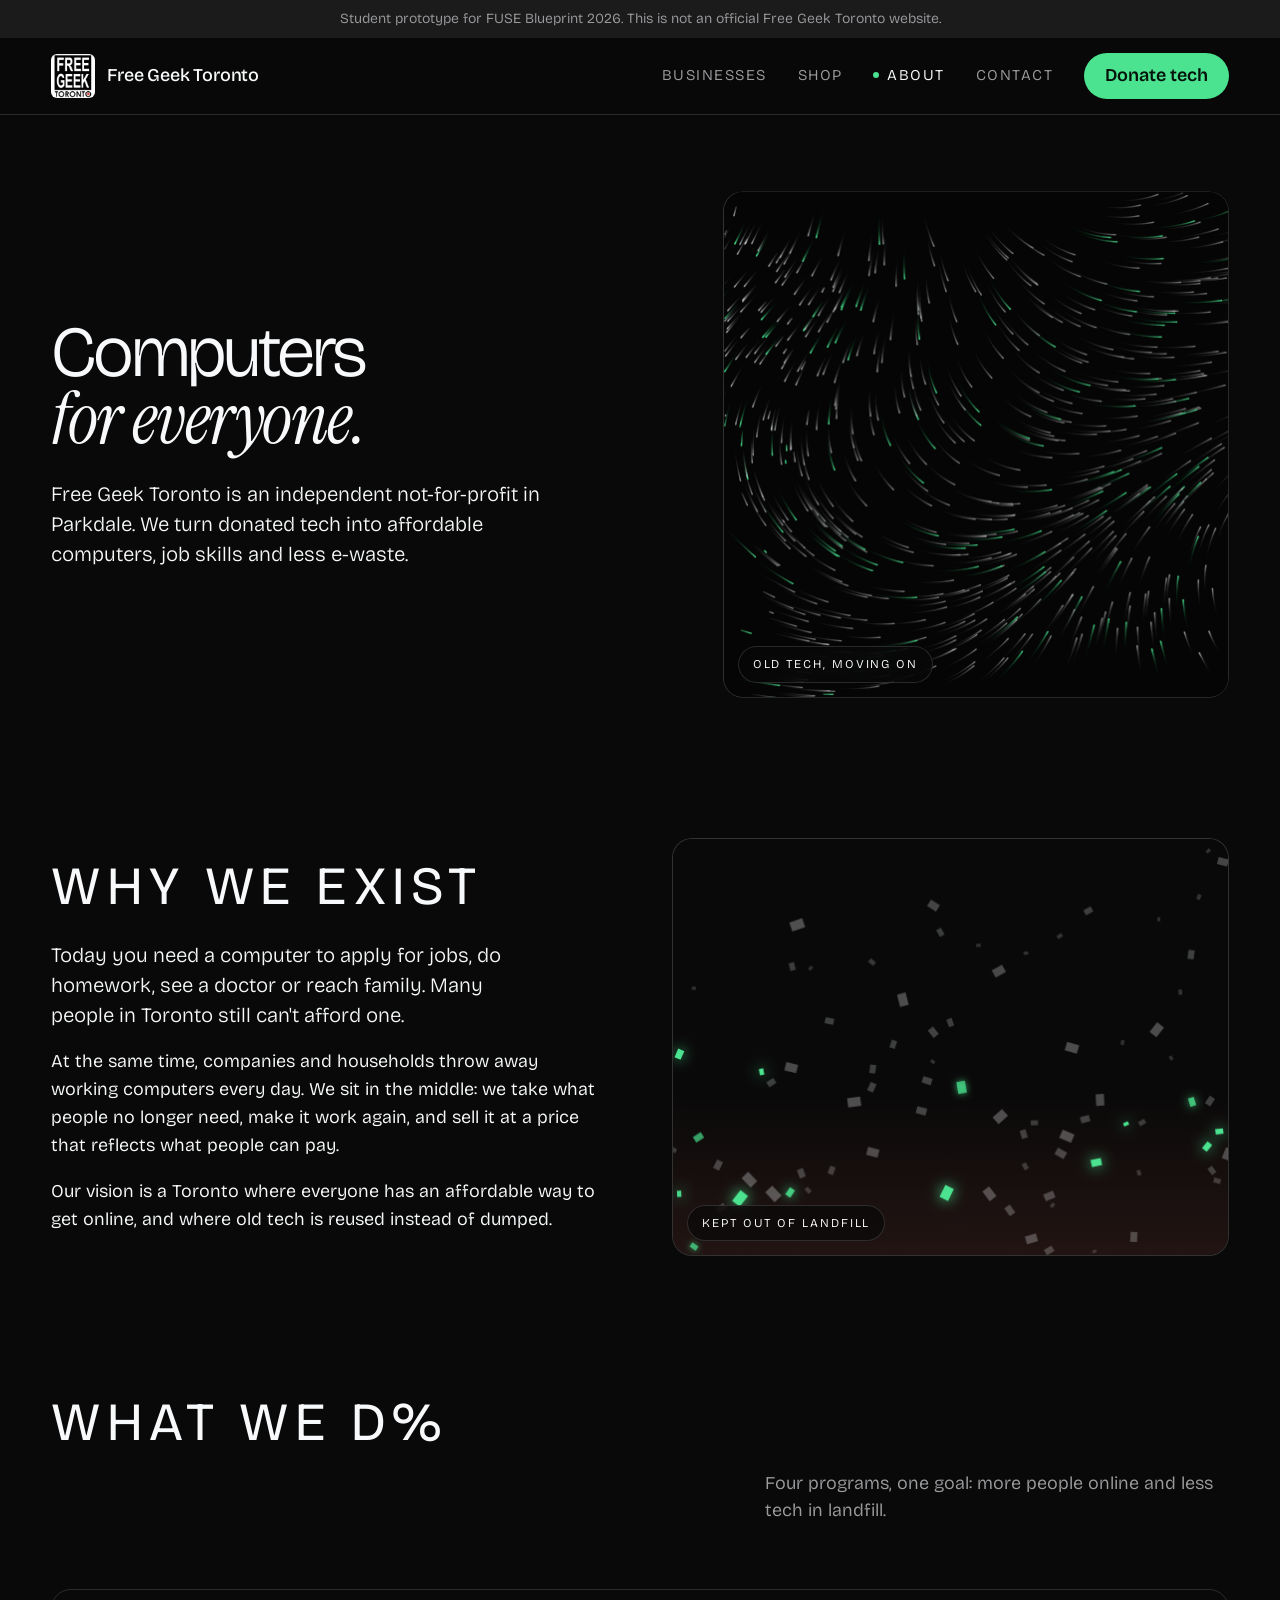
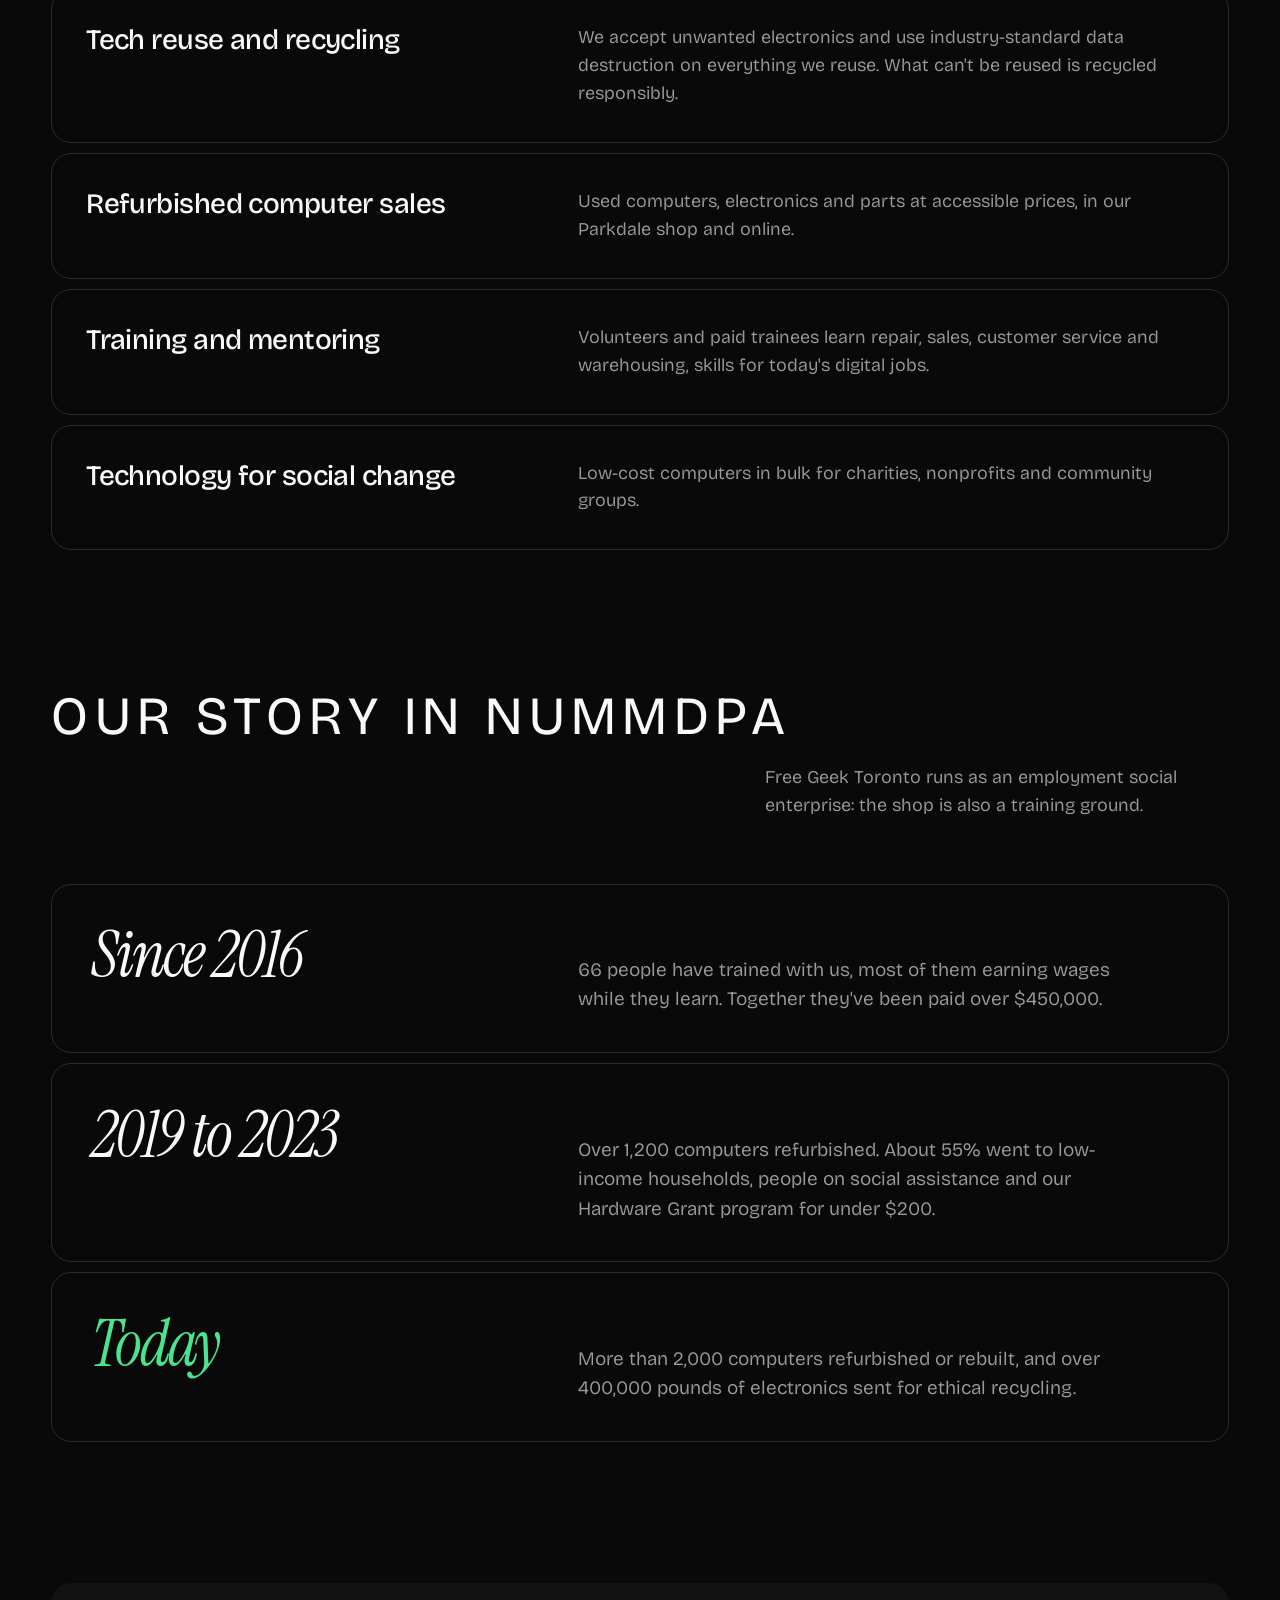
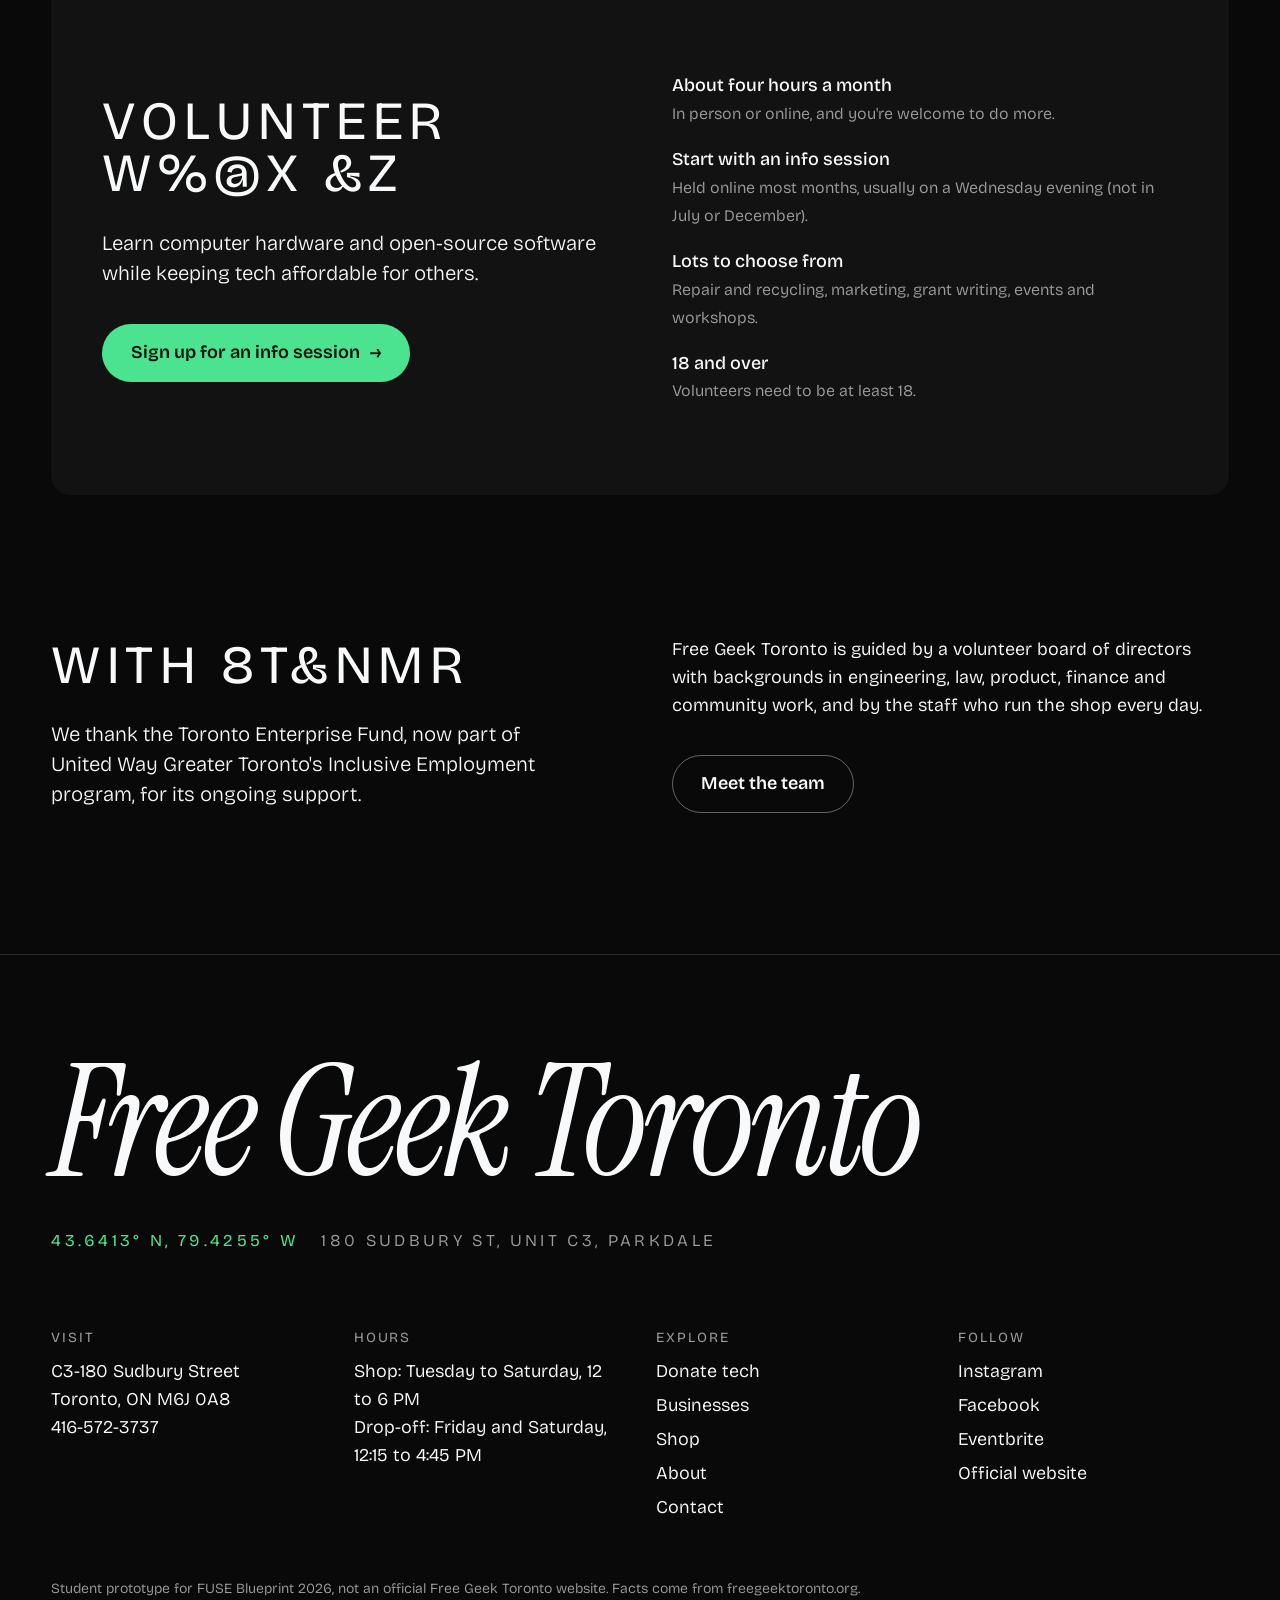
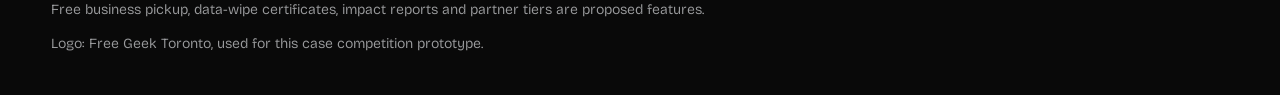
==== commit 4f0263c0: "Replace stock photos with moving scenes drawn in code" ====
--- a/about.html
+++ b/about.html
@@ -35,10 +35,7 @@
     <h1>Computers <span class="serif">for everyone.</span></h1>
     <p class="lede">Free Geek Toronto is an independent not-for-profit in Parkdale. We turn donated tech into affordable computers, job skills and less e-waste.</p>
   </div>
-  <figure>
-    <div class="ph-media zoom"><img src="assets/img/linux-repair.jpg" alt="Two volunteers repairing laptops at a table covered in parts and tools." fetchpriority="high"></div>
-    <figcaption>Repair volunteers at a community event in Milan.</figcaption>
-  </figure>
+  <figure class="ph-media scene" data-scene="flow"><span class="scene-tag">Old tech, moving on</span></figure>
 </div>
 
 <section class="section frame" aria-labelledby="why-h">
@@ -51,7 +48,7 @@
         <p>Our vision is a Toronto where everyone has an affordable way to get online, and where old tech is reused instead of dumped.</p>
       </div>
     </div>
-    <figure class="media zoom"><img src="assets/img/scrapyard.jpg" alt="A heap of discarded computer cases at a recycling scrapyard." loading="lazy"><figcaption style="padding:0">A computer scrapyard in Ottawa, 1996.</figcaption></figure>
+    <figure class="media scene" data-scene="rise"><span class="scene-tag">Kept out of landfill</span></figure>
   </div>
 </section>
 
@@ -123,21 +120,11 @@
       <div><h2>Follow</h2><ul><li><a href="https://www.instagram.com/freegeektoronto/">Instagram</a></li><li><a href="https://www.facebook.com/FreeGeekToronto/">Facebook</a></li><li><a href="https://www.eventbrite.ca/o/free-geek-toronto-15051905925">Eventbrite</a></li><li><a href="https://www.freegeektoronto.org/">Official website</a></li></ul></div>
     </div>
     <p class="fine">Student prototype for FUSE Blueprint 2026, not an official Free Geek Toronto website. Facts come from freegeektoronto.org. Free business pickup, data-wipe certificates, impact reports and partner tiers are proposed features.</p>
-    <details>
-      <summary>Photo credits</summary>
-      <ul>
-        <li>"Laptop Repair" by Augustin Wafflart, <a href="https://creativecommons.org/licenses/by/4.0/">CC BY 4.0</a>, <a href="https://commons.wikimedia.org/wiki/File:Laptop_Repair.jpg">Wikimedia Commons</a></li>
-        <li>"Computer e-waste pallet" by Jemimus, <a href="https://creativecommons.org/licenses/by/2.0/">CC BY 2.0</a>, <a href="https://commons.wikimedia.org/wiki/File:Computer_e-waste_pallet_-_IMG_2287.jpg">Wikimedia Commons</a></li>
-        <li>"Stack of ram sticks" by Kyreb, CC0, <a href="https://commons.wikimedia.org/wiki/File:Stack_of_ram_sticks.jpg">Wikimedia Commons</a></li>
-        <li>"Hackers working on Linux laptop with computer disks and repair kits, Milano 2022" by Kowalski7cc, CC0, <a href="https://commons.wikimedia.org/wiki/File:Hackers_working_on_Linux_laptop_with_computer_disks_and_repair_kits_-_Milano_2022.jpg">Wikimedia Commons</a></li>
-        <li>"Computer Recycling Scrapyard Ottawa Canada 1996" by Paul Harrison, <a href="https://creativecommons.org/licenses/by-sa/4.0/">CC BY-SA 4.0</a>, <a href="https://commons.wikimedia.org/wiki/File:Computer_Recycling_Scrapyard_Ottawa_Canada_1996_3_enh.jpg">Wikimedia Commons</a></li>
-        <li>"Queen Street West in Parkdale, September 19 2026" by Dillan Payne, <a href="https://creativecommons.org/licenses/by-sa/4.0/">CC BY-SA 4.0</a>, <a href="https://commons.wikimedia.org/wiki/File:Queen_Street_West_in_Parkdale,_September_19_2026.jpg">Wikimedia Commons</a></li>
-        <li>Logo: Free Geek Toronto, used for this case competition prototype.</li>
-      </ul>
-    </details>
+    <p class="fine" style="margin-top:12px">Logo: Free Geek Toronto, used for this case competition prototype.</p>
   </div>
 </footer>
 
+<script src="js/scenes.js"></script>
 <script src="js/site.js"></script>
 </body>
 </html>
--- a/css/site.css
+++ b/css/site.css
@@ -62,7 +62,7 @@
 .link:hover { color: var(--signal); }
 
 /* ---------- header ---------- */
-.site-head { position: sticky; top: 0; z-index: 30; background: var(--ground); border-bottom: 1px solid var(--line); transition: transform .35s var(--ease); }
+.site-head { position: sticky; top: 0; z-index: 30; background: rgba(9, 9, 9, .62); -webkit-backdrop-filter: blur(14px); backdrop-filter: blur(14px); border-bottom: 1px solid var(--line); transition: transform .35s var(--ease); }
 .site-head.hide { transform: translateY(-100%); }
 .bar { display: flex; align-items: center; justify-content: space-between; gap: 24px; min-height: var(--head); }
 .brand { display: flex; align-items: center; gap: 12px; text-decoration: none; font-weight: 500; letter-spacing: -0.01em; }
@@ -88,7 +88,6 @@
 .page-hero { display: grid; grid-template-columns: minmax(0, 6fr) minmax(0, 5fr); gap: clamp(32px, 5vw, 80px); align-items: center; padding-top: clamp(40px, 6vw, 96px); }
 .page-hero figure { margin: 0; }
 .page-hero .ph-media { aspect-ratio: 1 / 1; overflow: hidden; background: var(--surface); border-radius: var(--r); }
-.page-hero .ph-media img { width: 100%; height: 100%; object-fit: cover; }
 .page-hero h1 { font-size: clamp(44px, 5.6vw, 84px); }
 @media (max-width: 900px) { .page-hero { grid-template-columns: 1fr; } .page-hero .ph-media { aspect-ratio: 3 / 2; } }
 figcaption { font-size: 14px; color: var(--muted); margin-top: 12px; }
@@ -109,7 +108,6 @@
 .split.flip > :first-child { order: 2; }
 .split figure { margin: 0; }
 .split .media { aspect-ratio: 4 / 3; overflow: hidden; background: var(--surface); border-radius: var(--r); }
-.split .media img { width: 100%; height: 100%; object-fit: cover; }
 @media (max-width: 900px) { .split { grid-template-columns: 1fr; } .split.flip > :first-child { order: 0; } }
 
 /* Rows: outlined bands that light up under the pointer. */
@@ -197,6 +195,12 @@
 .faq summary::after { content: "+"; font-size: 26px; line-height: 1; color: var(--signal); transition: transform .25s var(--ease); }
 .faq details[open] summary::after { transform: rotate(45deg); }
 .faq .answer { padding: 0 26px 24px; max-width: 70ch; color: var(--muted); }
+
+/* ---------- moving scenes, drawn in code (js/scenes.js) ---------- */
+.scene { position: relative; overflow: hidden; margin: 0; background: var(--ground); border: 1px solid var(--line); border-radius: var(--r); }
+.scene canvas { position: absolute; inset: 0; width: 100%; height: 100%; display: block; }
+.scene-tag { position: absolute; left: 14px; bottom: 14px; z-index: 1; padding: 8px 14px; border-radius: 999px; border: 1px solid var(--line); background: rgba(9, 9, 9, .66);
+  -webkit-backdrop-filter: blur(10px); backdrop-filter: blur(10px); font-size: 12px; letter-spacing: .16em; text-transform: uppercase; }
 
 /* ---------- footer: the name, and the shop's coordinates stamped like a label ---------- */
 .site-foot { margin-top: var(--gap); border-top: 1px solid var(--line); padding: clamp(56px, 8vw, 112px) 0 40px; }
@@ -219,9 +223,6 @@
 /* Content is only hidden once the script has started, so nothing stays invisible if it fails. */
 .js [data-reveal] > * { opacity: 0; transform: translateY(28px); transition: opacity .8s var(--ease), transform .8s var(--ease); transition-delay: calc(var(--i, 0) * 80ms); }
 .js [data-reveal].in > * { opacity: 1; transform: none; }
-.media img, .ph-media img { transition: transform 1.2s var(--ease); }
-.js .media.zoom img, .js .ph-media.zoom img { transform: scale(1.12); }
-.js .media.zoom.in img, .js .ph-media.zoom.in img { transform: scale(1); }
 
 /* Inner page heroes animate on load, so the first screen never waits on scrolling. */
 .hero-copy > *, .page-hero figure { animation: fade-up .9s var(--ease) both; }
@@ -234,5 +235,4 @@
 @media (prefers-reduced-motion: reduce) {
   *, *::before, *::after { animation-duration: .01ms !important; animation-iteration-count: 1 !important; transition-duration: .01ms !important; scroll-behavior: auto !important; }
   .js [data-reveal] > * { transform: none; }
-  .js .media.zoom img, .js .ph-media.zoom img { transform: none; }
 }
